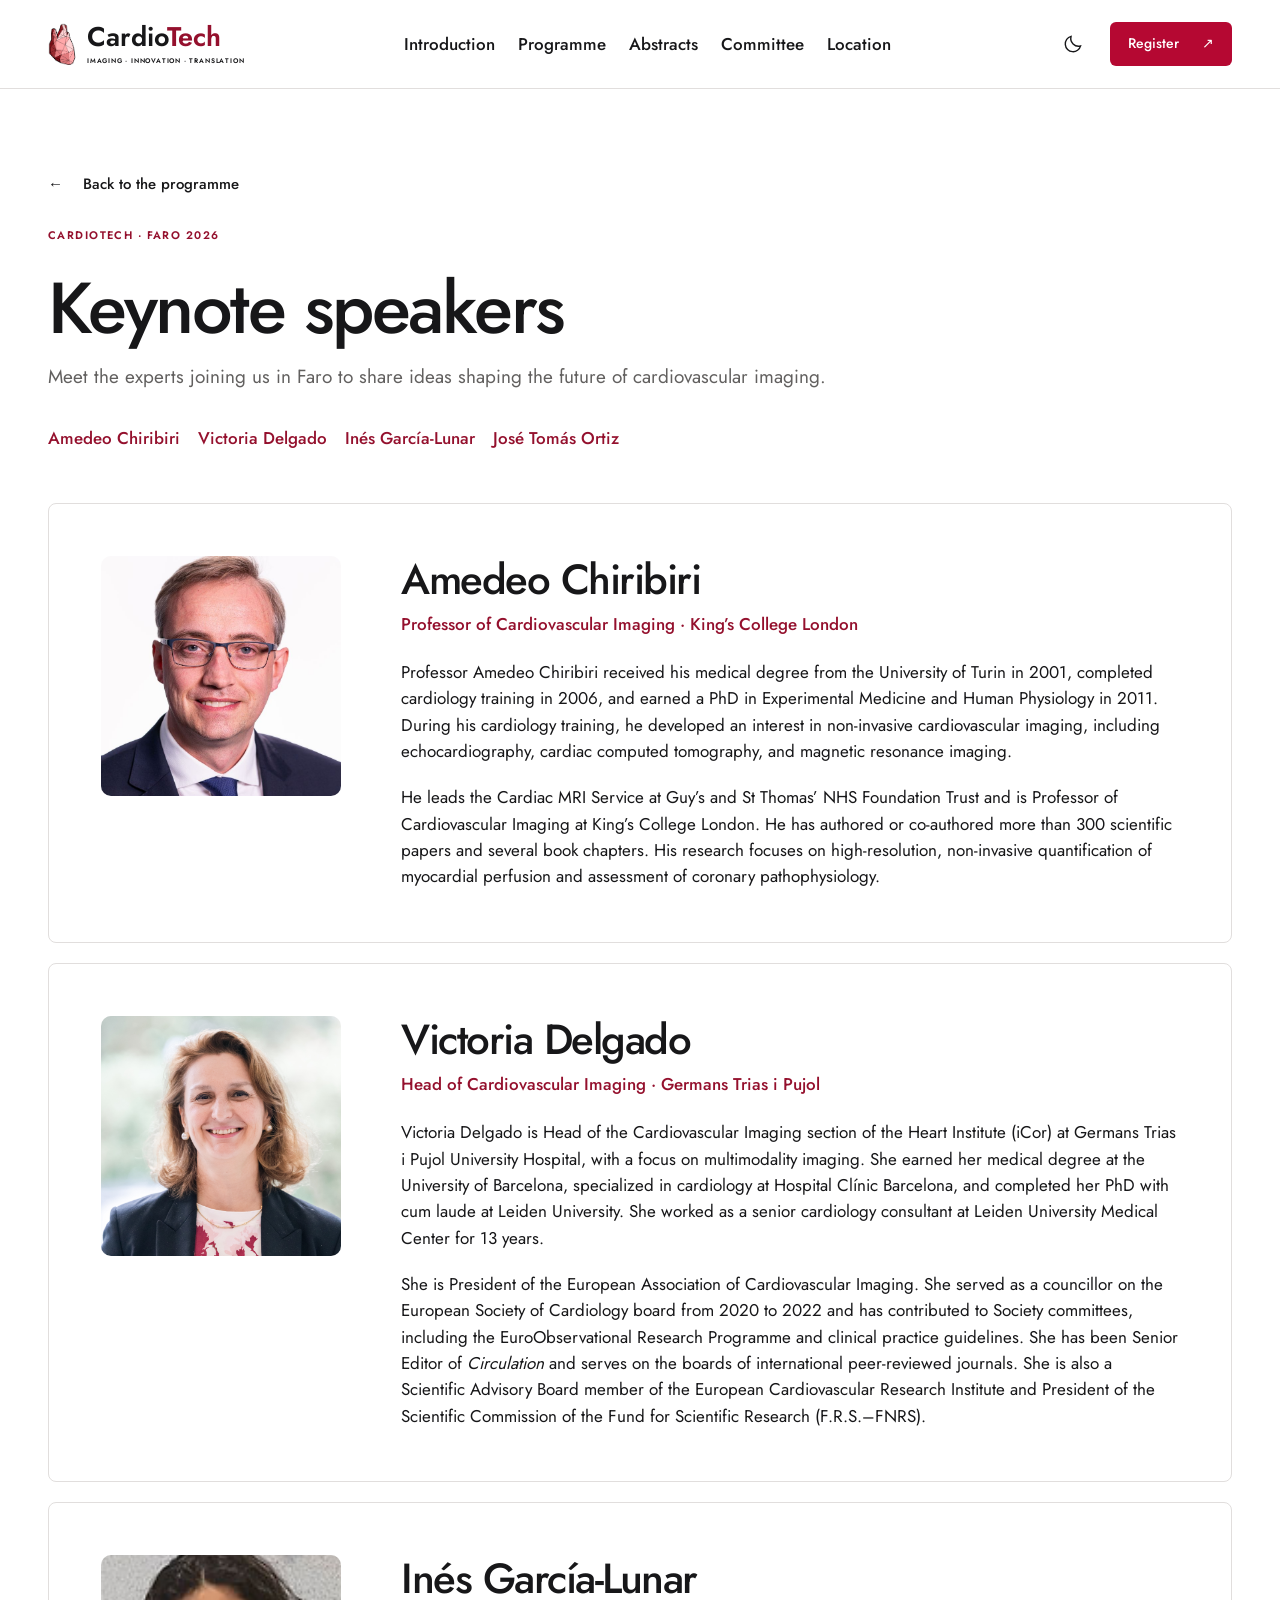
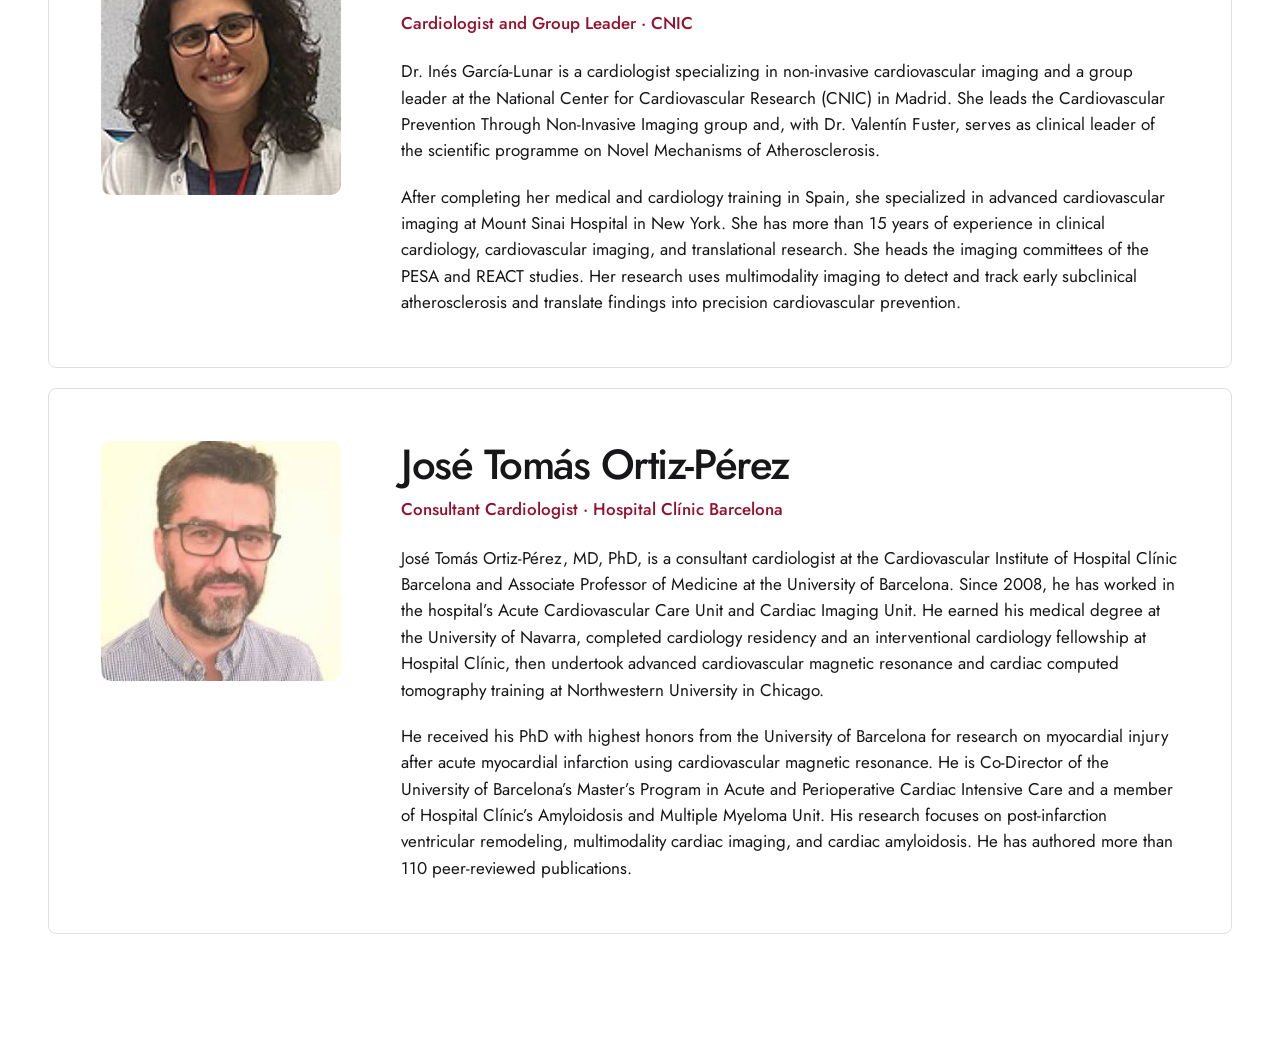
==== speaker-bios.html @ 9b0ae8b5 "add code" ====
<!doctype html>
<html lang="en">
  <head>
    <meta charset="utf-8" />
    <meta content="width=device-width, initial-scale=1" name="viewport" />
    <meta content="#ffffff" name="theme-color" />
    <meta
      content="Meet the keynote speakers of the CardioTech Faro satellite event."
      name="description"
    />
    <title>Keynote speaker biographies — CardioTech</title>
    <link href="cardiotech_logo.png" rel="icon" type="image/png" />
    <link
      as="font"
      crossorigin=""
      href="assets/fonts/jost-400.ttf"
      rel="preload"
      type="font/ttf"
    />
    <link href="styles.css" rel="stylesheet" />
    <link href="poster-theme.css" rel="stylesheet" />
    <script defer="" src="app.js"></script>
  </head>
  <body>
    <a class="skip-link" href="#main">Skip to content</a>
    <header class="site-header">
      <div class="header-inner">
        <a aria-label="CardioTech home" class="brand" href="index.html#home"
          ><img alt="" height="42" src="cardiotech_logo.png" width="30" /><span
            >Cardio<span class="brand-accent">Tech</span
            ><small>IMAGING · INNOVATION · TRANSLATION</small></span
          ></a
        >
        <button
          aria-controls="main-nav"
          aria-expanded="false"
          aria-label="Open navigation"
          class="menu-toggle icon-button"
        >
          <span></span><span></span>
        </button>
        <nav aria-label="Main navigation" id="main-nav">
          <a href="index.html#about">Introduction</a
          ><a href="index.html#programme">Programme</a
          ><a href="index.html#abstracts">Abstracts</a
          ><a href="index.html#committee">Committee</a
          ><a href="index.html#venue">Location</a>
        </nav>
        <div class="header-actions">
          <button
            aria-label="Switch to dark theme"
            class="theme-toggle icon-button"
            title="Switch theme"
          >
            <svg
              aria-hidden="true"
              fill="none"
              stroke="currentColor"
              stroke-width="1.5"
              viewbox="0 0 24 24"
            >
              <path
                d="M20.3 14.1A8.5 8.5 0 0 1 9.9 3.7 8.5 8.5 0 1 0 20.3 14.1Z"
              ></path>
            </svg></button
          ><a class="button button-small" href="index.html#registration"
            >Register <span aria-hidden="true">↗</span></a
          >
        </div>
      </div>
    </header>
    <main class="speaker-bio-page container" id="main">
      <div class="speaker-bio-intro">
        <a class="text-link" href="index.html#programme"
          ><span aria-hidden="true">←</span> Back to the programme</a
        >
        <p class="section-kicker eyebrow">CARDIOTECH · FARO 2026</p>
        <h1>Keynote speakers</h1>
        <p>
          Meet the experts joining us in Faro to share ideas shaping the future
          of cardiovascular imaging.
        </p>
        <nav aria-label="Jump to a keynote speaker" class="speaker-bio-index">
          <a href="#amedeo-chiribiri">Amedeo Chiribiri</a>
          <a href="#victoria-delgado">Victoria Delgado</a>
          <a href="#ines-garcia-lunar">Inés García-Lunar</a>
          <a href="#jose-tomas-ortiz">José Tomás Ortiz</a>
        </nav>
      </div>
      <div class="speaker-bio-list">
        <article
          aria-labelledby="amedeo-chiribiri-heading"
          class="speaker-bio-profile"
          id="amedeo-chiribiri"
        >
          <img
            alt="Amedeo Chiribiri"
            decoding="async"
            height="320"
            src="assets/people/amedeo-chiribiri.jpg"
            width="320"
          />
          <div>
            <h2 id="amedeo-chiribiri-heading">Amedeo Chiribiri</h2>
            <p class="speaker-bio-role">
              Professor of Cardiovascular Imaging · King’s College London
            </p>
            <p>
              Professor Amedeo Chiribiri received his medical degree from the
              University of Turin in 2001, completed cardiology training in
              2006, and earned a PhD in Experimental Medicine and Human
              Physiology in 2011. During his cardiology training, he developed
              an interest in non-invasive cardiovascular imaging, including
              echocardiography, cardiac computed tomography, and magnetic
              resonance imaging.
            </p>
            <p>
              He leads the Cardiac MRI Service at Guy’s and St Thomas’ NHS
              Foundation Trust and is Professor of Cardiovascular Imaging at
              King’s College London. He has authored or co-authored more than
              300 scientific papers and several book chapters. His research
              focuses on high-resolution, non-invasive quantification of
              myocardial perfusion and assessment of coronary pathophysiology.
            </p>
          </div>
        </article>
        <article
          aria-labelledby="victoria-delgado-heading"
          class="speaker-bio-profile"
          id="victoria-delgado"
        >
          <img
            alt="Victoria Delgado"
            decoding="async"
            height="320"
            src="assets/people/victoria-delgado.jpg"
            width="320"
          />
          <div>
            <h2 id="victoria-delgado-heading">Victoria Delgado</h2>
            <p class="speaker-bio-role">
              Head of Cardiovascular Imaging · Germans Trias i Pujol
            </p>
            <p>
              Victoria Delgado is Head of the Cardiovascular Imaging section
              of the Heart Institute (iCor) at Germans Trias i Pujol University
              Hospital, with a focus on multimodality imaging. She earned her
              medical degree at the University of Barcelona, specialized in
              cardiology at Hospital Clínic Barcelona, and completed her PhD
              with cum laude at Leiden University. She worked as a senior
              cardiology consultant at Leiden University Medical Center for 13
              years.
            </p>
            <p>
              She is President of the European Association of Cardiovascular
              Imaging. She served as a councillor on the European Society of
              Cardiology board from 2020 to 2022 and has contributed to
              Society committees, including the EuroObservational Research
              Programme and clinical practice guidelines. She has been Senior
              Editor of <em>Circulation</em> and serves on the boards of
              international peer-reviewed journals. She is also a Scientific
              Advisory Board member of the European Cardiovascular Research
              Institute and President of the Scientific Commission of the Fund
              for Scientific Research (F.R.S.–FNRS).
            </p>
          </div>
        </article>
        <article
          aria-labelledby="ines-garcia-lunar-heading"
          class="speaker-bio-profile"
          id="ines-garcia-lunar"
        >
          <img
            alt="Inés García-Lunar"
            decoding="async"
            height="320"
            src="assets/people/ines-garcia-lunar.jpg"
            width="320"
          />
          <div>
            <h2 id="ines-garcia-lunar-heading">Inés García-Lunar</h2>
            <p class="speaker-bio-role">
              Cardiologist and Group Leader · CNIC
            </p>
            <p>
              Dr. Inés García-Lunar is a cardiologist specializing in
              non-invasive cardiovascular imaging and a group leader at the
              National Center for Cardiovascular Research (CNIC) in Madrid. She
              leads the Cardiovascular Prevention Through Non-Invasive Imaging
              group and, with Dr. Valentín Fuster, serves as clinical leader of
              the scientific programme on Novel Mechanisms of Atherosclerosis.
            </p>
            <p>
              After completing her medical and cardiology training in Spain,
              she specialized in advanced cardiovascular imaging at Mount
              Sinai Hospital in New York. She has more than 15 years of
              experience in clinical cardiology, cardiovascular imaging, and
              translational research. She heads the imaging committees of the
              PESA and REACT studies. Her research uses multimodality imaging
              to detect and track early subclinical atherosclerosis and
              translate findings into precision cardiovascular prevention.
            </p>
          </div>
        </article>
        <article
          aria-labelledby="jose-tomas-ortiz-heading"
          class="speaker-bio-profile"
          id="jose-tomas-ortiz"
        >
          <img
            alt="José Tomás Ortiz-Pérez"
            decoding="async"
            height="320"
            src="assets/people/jose-tomas-ortiz.jpg"
            width="320"
          />
          <div>
            <h2 id="jose-tomas-ortiz-heading">José Tomás Ortiz-Pérez</h2>
            <p class="speaker-bio-role">
              Consultant Cardiologist · Hospital Clínic Barcelona
            </p>
            <p>
              José Tomás Ortiz-Pérez, MD, PhD, is a consultant cardiologist at
              the Cardiovascular Institute of Hospital Clínic Barcelona and
              Associate Professor of Medicine at the University of Barcelona.
              Since 2008, he has worked in the hospital’s Acute Cardiovascular
              Care Unit and Cardiac Imaging Unit. He earned his medical degree
              at the University of Navarra, completed cardiology residency and
              an interventional cardiology fellowship at Hospital Clínic, then
              undertook advanced cardiovascular magnetic resonance and cardiac
              computed tomography training at Northwestern University in
              Chicago.
            </p>
            <p>
              He received his PhD with highest honors from the University of
              Barcelona for research on myocardial injury after acute
              myocardial infarction using cardiovascular magnetic resonance.
              He is Co-Director of the University of Barcelona’s Master’s
              Program in Acute and Perioperative Cardiac Intensive Care and a
              member of Hospital Clínic’s Amyloidosis and Multiple Myeloma
              Unit. His research focuses on post-infarction ventricular
              remodeling, multimodality cardiac imaging, and cardiac
              amyloidosis. He has authored more than 110 peer-reviewed
              publications.
            </p>
          </div>
        </article>
      </div>
    </main>
  </body>
</html>
---- styles.css ----
@font-face {
  font-family: Jost;
  src: url("assets/fonts/jost-400.ttf") format("truetype");
  font-weight: 400;
  font-display: swap;
}
@font-face {
  font-family: Jost;
  src: url("assets/fonts/jost-500.ttf") format("truetype");
  font-weight: 500;
  font-display: swap;
}
@font-face {
  font-family: Jost;
  src: url("assets/fonts/jost-600.ttf") format("truetype");
  font-weight: 600;
  font-display: swap;
}
@font-face {
  font-family: Jost;
  src: url("assets/fonts/jost-700.ttf") format("truetype");
  font-weight: 700;
  font-display: swap;
}
:root {
  --primary: #b50832;
  --secondary: #d7193f;
  --accent: #94102d;
  --accent-soft: #f9edef;
  --surface: #fff;
  --background: #faf9f7;
  --subtle: #f1f0ee;
  --text: #18181d;
  --muted: #62616a;
  --line: #dedce0;
  --dark: #17171b;
  --radius: 16px;
  --space: 24px;
  color-scheme: light;
}
:root[data-theme="dark"] {
  --surface: #222226;
  --background: #19191d;
  --subtle: #26262c;
  --text: #f4f2f6;
  --muted: #b5b1bd;
  --line: #414047;
  --accent: #ffb3bf;
  --accent-soft: #48232b;
  color-scheme: dark;
}
* {
  box-sizing: border-box;
}
html {
  scroll-behavior: smooth;
  scroll-padding-top: 110px;
}
body {
  margin: 0;
  background: var(--background);
  color: var(--text);
  font-family: Jost, Arial, sans-serif;
  font-size: 17px;
  line-height: 1.55;
  -webkit-font-smoothing: antialiased;
}
button,
a,
input {
  -webkit-tap-highlight-color: transparent;
}
button,
a {
  touch-action: manipulation;
}
button {
  font: inherit;
  cursor: pointer;
}
a {
  color: inherit;
  text-decoration: none;
}
p {
  margin: 0 0 20px;
}
h1,
h2,
h3,
h4 {
  line-height: 1.12;
  margin: 0;
  font-weight: 500;
  letter-spacing: -0.035em;
}
h2 {
  font-size: clamp(36px, 4vw, 52px);
}
h3 {
  font-size: 27px;
}
h4 {
  font-size: 22px;
}
button,
iframe {
  border: 0;
}
img {
  display: block;
  max-width: 100%;
  height: auto;
}
button:focus-visible,
a:focus-visible,
summary:focus-visible,
[tabindex]:focus-visible {
  outline: 3px solid var(--primary);
  outline-offset: 6px;
}
::selection {
  background: #f5c9d2;
  color: #18181d;
}
[hidden] {
  display: none !important;
}
.container {
  width: min(1200px, calc(100% - 96px));
  margin-inline: auto;
}
.section {
  padding-block: 104px;
}
.eyebrow {
  font-size: 11px;
  font-weight: 600;
  letter-spacing: 0.13em;
  line-height: 1.6;
}
.section-kicker {
  color: var(--accent);
  margin-bottom: 23px;
}
.skip-link {
  position: fixed;
  top: 8px;
  left: 8px;
  z-index: 100;
  background: var(--surface);
  padding: 12px 24px;
  transform: translateY(-150%);
}
.skip-link:focus {
  transform: translateY(0);
}
.site-header {
  position: sticky;
  top: 0;
  background: var(--surface);
  z-index: 30;
  border-bottom: 1px solid var(--line);
}
.header-inner {
  max-width: 1440px;
  min-height: 88px;
  margin: auto;
  padding: 12px 48px;
  display: flex;
  align-items: center;
  justify-content: space-between;
  gap: 25px;
}
.brand {
  min-height: 44px;
  display: flex;
  align-items: center;
  gap: 10px;
  font-size: 27px;
  font-weight: 600;
  line-height: 1;
}
.brand img {
  width: 29px;
  height: 42px;
  object-fit: contain;
}
.brand-accent {
  color: var(--accent);
}
.brand small {
  display: block;
  font-size: 6.7px;
  letter-spacing: 0.12em;
  margin-top: 8px;
}
.site-header nav {
  display: flex;
  gap: 25px;
}
.site-header nav a {
  font-size: 14px;
  min-height: 44px;
  display: flex;
  align-items: center;
  position: relative;
}
.site-header nav a:hover,
.site-header nav a[aria-current] {
  color: var(--accent);
}
.site-header nav a[aria-current]:after {
  content: "";
  position: absolute;
  bottom: 0;
  left: 0;
  right: 0;
  height: 2px;
  background: var(--accent);
}
.header-actions {
  display: flex;
  gap: 15px;
  align-items: center;
}
.icon-button {
  width: 44px;
  height: 44px;
  display: grid;
  place-content: center;
  color: var(--text);
  background: transparent;
  border-radius: 50%;
}
.icon-button:hover {
  background: var(--subtle);
}
.icon-button svg {
  width: 22px;
  height: 22px;
}
.menu-toggle {
  display: none;
}
.button {
  display: inline-flex;
  align-items: center;
  justify-content: space-between;
  gap: 28px;
  min-height: 52px;
  padding: 14px 23px;
  border-radius: 6px;
  background: var(--primary);
  color: #fff;
  font-size: 15px;
  font-weight: 500;
  line-height: 1.4;
  border: 1px solid transparent;
  transition:
    background 0.2s,
    transform 0.2s;
}
.button:hover {
  background: #900625;
  transform: translateY(-2px);
}
.button:active {
  transform: translateY(0);
}
.button-small {
  min-height: 44px;
  padding: 10px 17px;
  font-size: 14px;
  gap: 23px;
}
.button-outline {
  background: transparent;
  border-color: #67656e;
}
.button-outline:hover {
  background: #34323a;
}
.button-secondary {
  background: var(--surface);
  border-color: var(--line);
  color: var(--text);
}
.button-secondary:hover {
  background: var(--accent-soft);
}
.button-white {
  background: #fff;
  color: #29212b;
}
.button-white:hover {
  background: #f7e5e8;
}
.button-group {
  display: flex;
  gap: 14px;
  flex-wrap: wrap;
}
.text-link {
  display: inline-flex;
  min-height: 44px;
  align-items: center;
  gap: 20px;
  font-size: 15px;
  font-weight: 500;
}
.text-link:hover {
  text-decoration: underline;
  text-underline-offset: 5px;
}
.file-label {
  font-size: 10px;
  letter-spacing: 0.08em;
}
.source-link {
  color: var(--muted);
  margin-top: 18px;
  font-size: 13px;
}
.hero {
  background: var(--dark);
  color: #fff;
  overflow: hidden;
}
.hero-grid {
  display: grid;
  grid-template-columns: 1.3fr 1fr;
  align-items: center;
  min-height: 642px;
  padding-block: 67px 64px;
  position: relative;
}
.hero-copy {
  z-index: 1;
}
.hero .eyebrow {
  color: #cbc6d0;
}
.status-dot {
  display: inline-block;
  width: 7px;
  height: 7px;
  border-radius: 50%;
  background: #f04c66;
  margin-right: 9px;
}
.hero h1 {
  font-size: clamp(56px, 6.3vw, 88px);
  line-height: 1.03;
  letter-spacing: -0.055em;
  font-weight: 500;
  margin: 25px 0;
}
.hero h1 > span {
  color: #ffb3bf;
}
.hero-subtitle {
  font-size: 24px;
  line-height: 1.35;
  margin-bottom: 19px;
  color: #f5f2f7;
  letter-spacing: -0.02em;
}
.hero-description {
  max-width: 420px;
  font-size: 16px;
  color: #b9b5c0;
  margin-bottom: 30px;
  line-height: 1.6;
}
.hero-art {
  position: relative;
  height: 500px;
  display: grid;
  place-items: center;
}
.hero-art img {
  height: 438px;
  width: auto;
  position: relative;
  transform: rotate(8deg);
  z-index: 1;
  filter: drop-shadow(0 20px 30px #0005);
}
.orbit {
  position: absolute;
  border: 1px solid #ffffff13;
  border-radius: 50%;
  width: 420px;
  height: 420px;
}
.orbit-two {
  width: 510px;
  height: 510px;
  border-style: dashed;
}
.hero-art:after {
  content: "";
  position: absolute;
  inset: 10%;
  background: radial-gradient(ellipse, #83132b22, transparent 65%);
}
.art-label {
  position: absolute;
  font-size: 9px;
  letter-spacing: 0.18em;
  color: #aaa5b2;
  z-index: 2;
}
.art-label-top {
  top: 18px;
  right: 10px;
}
.art-label-bottom {
  bottom: 20px;
  left: 32px;
}
.art-label-bottom span {
  color: #f68ca0;
  font-size: 20px;
  padding-left: 24px;
}
.art-cross {
  position: absolute;
  color: #7c7583;
  font-size: 23px;
  font-weight: 400;
}
.cross-one {
  left: 0;
  top: 65px;
}
.cross-two {
  right: 0;
  bottom: 68px;
}
.event-strip {
  display: grid;
  grid-template-columns: 1fr 1fr;
  border-top: 1px solid #ffffff26;
  padding: 28px 0 34px;
  gap: 32px;
}
.event-strip-item {
  display: flex;
  align-items: center;
  gap: 20px;
}
.event-strip-item:first-child {
  border-right: 1px solid #ffffff26;
  padding-right: 36px;
}
.event-strip-item > div {
  display: flex;
  flex-direction: column;
}
.event-number {
  font-size: 12px;
  color: #e1aab6;
  align-self: flex-start;
  margin-top: 4px;
}
.event-strip-item .eyebrow {
  font-size: 9px;
  color: #bcb6c4;
}
.event-strip-item strong {
  font-size: 23px;
  font-weight: 500;
  margin: 4px 0;
}
.event-strip-item div > span:last-child {
  font-size: 13px;
  color: #bdb7c5;
}
.event-arrow {
  margin-left: auto;
  font-size: 27px;
  color: #ffc0c9;
}
.event-strip-item:hover strong {
  color: #ffb3bf;
}
.section-heading {
  display: flex;
  justify-content: space-between;
  align-items: flex-end;
  gap: 50px;
  margin-bottom: 45px;
}
.intro-copy {
  max-width: 430px;
  color: var(--muted);
  font-size: 17px;
}
.intro-copy p {
  margin-bottom: 12px;
}
.intro-copy .text-link {
  color: var(--text);
}
.about-grid {
  display: grid;
  grid-template-columns: 1.15fr 1.1fr 1fr;
  gap: 20px;
}
.feature-card {
  border: 1px solid var(--line);
  padding: 30px;
  border-radius: var(--radius);
  background: var(--surface);
  position: relative;
  overflow: hidden;
}
.card-index {
  font-size: 10px;
  letter-spacing: 0.13em;
  font-weight: 600;
  display: block;
  margin-bottom: 40px;
  color: var(--muted);
}
.feature-card h3 {
  font-size: 29px;
  margin-bottom: 22px;
}
.feature-card p {
  font-size: 15px;
  line-height: 1.65;
  color: var(--muted);
}
.feature-primary {
  background: var(--accent-soft);
  border-color: transparent;
}
.feature-primary .card-index {
  color: var(--accent);
}
.feature-primary .text-link {
  position: relative;
  z-index: 1;
  font-size: 14px;
}
.feature-decoration {
  font-size: 150px;
  position: absolute;
  right: -15px;
  bottom: -45px;
  color: var(--accent);
  opacity: 0.07;
}
.mini-date {
  font-size: 13px;
  font-weight: 600;
  margin-top: 26px;
}
.mini-date span {
  display: block;
  font-size: 12px;
  font-weight: 400;
  color: var(--muted);
  margin-top: 7px;
}
.focus-card ul {
  list-style: none;
  padding: 0;
  margin: 0 0 33px;
}
.focus-card li {
  display: flex;
  justify-content: space-between;
  padding: 12px 0;
  border-bottom: 1px solid var(--line);
  font-size: 16px;
}
.focus-card li:first-child {
  padding-top: 0;
}
.focus-card li span {
  color: var(--muted);
  font-size: 10px;
  align-self: center;
}
.focus-card p {
  margin: 0;
  font-size: 13px;
}
.programme-section {
  background: var(--subtle);
}
.section-side {
  max-width: 350px;
}
.section-side p {
  font-size: 15px;
  color: var(--muted);
}
.schedule {
  border-radius: var(--radius);
  overflow: hidden;
  border: 1px solid var(--line);
  background: var(--surface);
}
.day-tabs {
  display: grid;
  grid-template-columns: repeat(3, 1fr);
  border-bottom: 1px solid var(--line);
}
.day-tabs button {
  position: relative;
  text-align: left;
  background: transparent;
  color: var(--muted);
  padding: 24px 28px;
  border-right: 1px solid var(--line);
  border-bottom: 3px solid transparent;
}
.day-tabs button:last-child {
  border-right: 0;
}
.day-tabs button[aria-selected="true"] {
  background: var(--accent-soft);
  color: var(--text);
  border-bottom-color: var(--primary);
}
.day-tabs button:hover {
  background: var(--subtle);
}
.day-tabs button:focus-visible {
  outline-offset: -6px;
}
.day-tabs button > span:first-child {
  display: block;
  font-size: 10px;
  letter-spacing: 0.13em;
  margin-bottom: 7px;
}
.day-tabs strong {
  font-size: 21px;
  font-weight: 500;
}
.tab-arrow {
  position: absolute;
  right: 25px;
  top: 40px;
  font-size: 22px;
}
.day-panel {
  padding: 8px 32px;
}
.session {
  display: grid;
  grid-template-columns: 175px 1fr;
  align-items: center;
  gap: 18px;
  padding: 25px 0;
  border-bottom: 1px solid var(--line);
}
.session:last-child {
  border: 0;
}
.session time {
  font-size: 15px;
  color: var(--muted);
  font-variant-numeric: tabular-nums;
}
.session h3 {
  font-size: 24px;
  margin-top: 8px;
}
.session-tag {
  background: var(--accent-soft);
  color: var(--accent);
  padding: 3px 8px;
  font-size: 9px;
  letter-spacing: 0.1em;
  font-weight: 600;
  border-radius: 3px;
}
.neutral-tag {
  color: var(--muted);
  background: var(--subtle);
}
.session-marker {
  font-size: 20px;
  color: var(--muted);
}
.schedule-note {
  font-size: 12px;
  color: var(--muted);
  margin: 16px 0 58px;
}
.speakers-heading {
  display: flex;
  justify-content: space-between;
  align-items: center;
  gap: 24px;
  margin-bottom: 25px;
}
.speakers-heading h3 {
  font-size: 27px;
}
.speakers-heading > .eyebrow {
  color: var(--muted);
  font-size: 9px;
}
.keynote-grid {
  display: grid;
  grid-template-columns: repeat(4, 1fr);
  gap: 16px;
  margin-bottom: 30px;
}
.speaker-card {
  border: 1px solid var(--line);
  background: var(--surface);
  padding: 26px 22px;
  border-radius: 12px;
  display: flex;
  flex-direction: column;
  align-items: flex-start;
}
.speaker-initials {
  width: 55px;
  height: 55px;
  border-radius: 50%;
  background: var(--accent-soft);
  color: var(--accent);
  font-size: 20px;
  display: grid;
  place-items: center;
  margin-bottom: 25px;
}
.speaker-card h4 {
  font-size: 21px;
}
.speaker-card p {
  font-size: 13px;
  color: var(--muted);
  margin: 9px 0 26px;
  line-height: 1.45;
}
.speaker-location {
  font-size: 8px;
  letter-spacing: 0.12em;
  color: var(--muted);
  margin-top: auto;
}
.speaker-details {
  border-bottom: 1px solid var(--line);
}
.speaker-details summary {
  list-style: none;
  display: flex;
  justify-content: space-between;
  align-items: center;
  cursor: pointer;
  gap: 20px;
  padding: 21px 0;
  font-size: 18px;
  min-height: 60px;
}
.speaker-details summary::-webkit-details-marker {
  display: none;
}
.speaker-details summary > span {
  font-size: 12px;
  color: var(--muted);
  display: flex;
  gap: 24px;
  align-items: center;
}
.speaker-details summary > span > span {
  font-size: 24px;
}
.speaker-details[open] summary > span > span {
  transform: rotate(45deg);
}
.people-list {
  list-style: none;
  padding: 0 0 15px;
  margin: 0;
  display: grid;
  grid-template-columns: repeat(3, 1fr);
  gap: 26px;
}
.people-list li {
  font-size: 15px;
}
.people-list strong {
  font-weight: 500;
}
.people-list span {
  display: block;
  color: var(--muted);
  font-size: 12px;
  margin-top: 4px;
}
.committee-grid {
  display: grid;
  grid-template-columns: repeat(3, 1fr);
  gap: 0 35px;
}
.committee-grid article {
  padding: 28px 0 32px;
  border-top: 1px solid var(--line);
}
.committee-grid article > span {
  font-size: 10px;
  color: var(--accent);
  display: block;
  margin-bottom: 25px;
}
.committee-grid h3 {
  font-size: 25px;
}
.committee-grid p {
  font-size: 14px;
  margin: 10px 0 0;
  color: var(--muted);
}
.admin-support {
  border-top: 1px solid var(--line);
  padding-top: 24px;
  font-size: 15px;
  display: flex;
  align-items: center;
  gap: 22px;
  margin: 4px 0 0;
}
.admin-support span:first-child {
  font-size: 9px;
  letter-spacing: 0.1em;
}
.admin-support span {
  color: var(--muted);
  font-size: 13px;
}
.abstract-section {
  background: #431623;
  color: #fff;
  position: relative;
}
.abstract-grid {
  display: grid;
  grid-template-columns: 1fr 1fr;
  gap: 100px;
}
.abstract-grid > .eyebrow,
.abstract-grid > div > .eyebrow {
  color: #ffb3bf;
  margin-bottom: 25px;
}
.abstract-grid h2 {
  font-size: clamp(38px, 4.2vw, 56px);
  margin-bottom: 25px;
}
.abstract-grid > div > p:not(.eyebrow) {
  color: #c6bdcd;
  font-size: 16px;
  max-width: 460px;
}
.abstract-types {
  display: flex;
  gap: 10px;
  margin: 28px 0;
}
.abstract-types span {
  font-size: 12px;
  padding: 6px 12px;
  border: 1px solid #6a546f;
  border-radius: 30px;
  color: #e7dce9;
}
.abstract-grid .small-copy {
  font-size: 12px !important;
  margin: 18px 0 0;
}
.abstract-grid .text-link {
  font-size: 13px;
  color: #ffc0c9;
}
.deadlines article {
  border: 1px solid #ffffff29;
  border-radius: 12px;
  padding: 29px;
  background: #ffffff04;
}
.deadlines article + article {
  margin-top: 20px;
}
.deadline-heading {
  display: flex;
  justify-content: space-between;
  gap: 10px;
  color: #ffc0c9;
  margin-bottom: 20px;
}
.deadline-heading .eyebrow {
  font-size: 9px;
}
.deadline-heading > span:last-child {
  font-size: 12px;
}
.deadlines h3 {
  font-size: 26px;
  margin-bottom: 15px;
}
dl {
  margin: 0;
}
dl > div {
  display: flex;
  justify-content: space-between;
  gap: 20px;
  padding: 12px 0;
  border-bottom: 1px solid var(--line);
  font-size: 14px;
}
dl > div:last-child {
  border: 0;
}
dd {
  margin: 0;
  text-align: right;
  font-weight: 500;
}
dt {
  color: var(--muted);
}
.deadlines dl > div {
  border-color: #ffffff1c;
}
.deadlines dt {
  color: #beb4c6;
}
.deadlines dd {
  white-space: nowrap;
}
.registration-grid {
  display: grid;
  grid-template-columns: 1fr 1fr;
  gap: 24px;
}
.registration-card {
  padding: 34px;
  border: 1px solid var(--line);
  border-radius: var(--radius);
  background: var(--surface);
  display: flex;
  flex-direction: column;
}
.registration-top {
  display: flex;
  align-items: center;
  justify-content: space-between;
  gap: 12px;
  margin-bottom: 34px;
}
.registration-top .eyebrow {
  font-size: 10px;
}
.pill {
  font-size: 8px;
  letter-spacing: 0.07em;
  background: var(--accent-soft);
  color: var(--accent);
  padding: 6px 9px;
  border-radius: 30px;
}
.registration-card h3 {
  font-size: 30px;
}
.price {
  font-size: 54px;
  letter-spacing: -0.04em;
  margin: 28px 0 24px;
  line-height: 1;
}
.price span {
  font-size: 13px;
  color: var(--muted);
  margin-top: 10px;
  display: block;
  letter-spacing: 0;
}
.registration-card p {
  font-size: 15px;
  color: var(--muted);
}
.registration-card p strong {
  font-weight: 500;
  color: var(--text);
}
.small-copy {
  font-size: 12px !important;
}
.registration-card .button {
  align-self: flex-start;
  margin-top: auto;
}
.price-soon {
  font-size: 38px;
  margin-top: 37px;
}
.madrid-registration {
  background: transparent;
}
.madrid-registration dl {
  margin-bottom: 22px;
}
.madrid-registration dl > div {
  font-size: 13px;
}
.cancellation {
  margin-top: 25px;
}
.cancellation p {
  color: var(--muted);
  font-size: 14px;
  max-width: 900px;
}
.cancellation summary {
  font-size: 15px;
}
.venue-section {
  background: var(--subtle);
}
.venue-grid {
  display: grid;
  grid-template-columns: 1fr 1.3fr;
  gap: 50px;
}
.venue-grid h2 {
  margin-bottom: 36px;
}
.venue-grid h3 {
  font-size: 25px;
  margin: 16px 0 10px;
}
.venue-grid p {
  font-size: 15px;
  color: var(--muted);
}
.venue-pin {
  display: grid;
  place-items: center;
  width: 40px;
  height: 40px;
  background: var(--accent-soft);
  border-radius: 50%;
  font-size: 22px;
  color: var(--accent);
}
address {
  font-style: normal;
  font-size: 15px;
  color: var(--muted);
  margin: 0 0 14px;
}
.venue-grid .source-link {
  display: flex;
  margin: 0;
  font-size: 12px;
}
.venue-grid iframe {
  width: 100%;
  height: 420px;
  border-radius: 16px;
  background: var(--line);
}
.partners {
  display: grid;
  grid-template-columns: 1fr 2fr 1fr;
  gap: 40px;
  padding-block: 45px;
}
.partners .eyebrow {
  font-size: 8px;
  color: var(--muted);
  display: block;
  margin-bottom: 15px;
}
.partners strong {
  font-size: 27px;
  font-weight: 600;
  line-height: 1.1;
}
.partners strong small {
  font-size: 14px;
  font-weight: 400;
}
.partners p {
  font-size: 14px;
  margin: 0;
}
.partners i {
  font-style: normal;
  padding: 0 7px;
  color: var(--muted);
}
.satellite-partner {
  grid-column: 1/-1;
  border-top: 1px solid var(--line);
  padding-top: 20px;
  display: flex;
  align-items: center;
  gap: 30px;
}
.satellite-partner .eyebrow {
  margin: 0;
}
.satellite-partner p {
  font-size: 12px;
}
.site-footer {
  background: #232323;
  color: #fff;
}
.footer-banner {
  width: 660px;
  margin: auto;
}
.footer-bottom {
  border-top: 1px solid #ffffff28;
  display: flex;
  justify-content: space-between;
  gap: 25px;
  align-items: center;
  padding: 24px 0;
  font-size: 11px;
  color: #c1bcc4;
}
.footer-bottom p {
  margin: 0;
}
.footer-bottom a {
  min-height: 44px;
  display: flex;
  align-items: center;
}
.footer-bottom a:hover {
  color: #fff;
}
@media (min-width: 1500px) {
  .hero-grid {
    min-height: 690px;
  }
  .hero-art {
    height: 540px;
  }
  .hero-art img {
    height: 470px;
  }
}
@media (max-width: 1100px) {
  .header-inner {
    padding-inline: 25px;
    gap: 16px;
  }
  .site-header nav {
    gap: 16px;
  }
  .brand {
    font-size: 23px;
  }
  .brand small {
    font-size: 5.2px;
  }
  .header-actions {
    gap: 5px;
  }
  .container {
    width: calc(100% - 64px);
  }
  .hero h1 {
    font-size: 70px;
  }
  .hero-art img {
    height: 390px;
  }
  .orbit {
    width: 340px;
    height: 340px;
  }
  .orbit-two {
    width: 420px;
    height: 420px;
  }
  .art-label-top {
    right: 0;
  }
  .feature-card {
    padding: 24px;
  }
  .feature-card h3 {
    font-size: 26px;
  }
  .abstract-grid {
    gap: 50px;
  }
  .day-tabs strong {
    font-size: 19px;
  }
  .tab-arrow {
    display: none;
  }
  .registration-card {
    padding: 28px;
  }
  .registration-top {
    flex-wrap: wrap;
  }
  .section-heading {
    gap: 35px;
  }
}
@media (max-width: 900px) {
  .menu-toggle {
    display: flex;
    flex-direction: column;
    justify-content: center;
    align-items: center;
    gap: 6px;
    margin-left: auto;
  }
  .menu-toggle span {
    width: 20px;
    height: 1.5px;
    background: var(--text);
  }
  .site-header nav {
    display: none;
    position: absolute;
    top: 100%;
    left: 0;
    right: 0;
    background: var(--surface);
    padding: 18px 32px;
    border-bottom: 1px solid var(--line);
  }
  .site-header nav.is-open {
    display: flex;
    flex-direction: column;
    gap: 0;
  }
  .site-header nav a {
    min-height: 48px;
  }
  .hero-grid {
    min-height: 610px;
    grid-template-columns: 1.2fr 0.8fr;
  }
  .hero h1 {
    font-size: 60px;
  }
  .hero-art img {
    height: 335px;
  }
  .hero-art {
    height: 400px;
  }
  .orbit {
    width: 290px;
    height: 290px;
  }
  .orbit-two {
    width: 355px;
    height: 355px;
  }
  .hero-description {
    font-size: 15px;
  }
  .hero .button {
    font-size: 13px;
    padding: 12px 17px;
    gap: 18px;
  }
  .hero-subtitle {
    font-size: 22px;
  }
  .about-grid {
    grid-template-columns: 1fr 1fr;
  }
  .focus-card {
    grid-column: 1/-1;
    display: grid;
    grid-template-columns: 1fr 1.5fr;
    gap: 12px 35px;
  }
  .focus-card .card-index {
    margin: 0;
  }
  .focus-card ul {
    grid-column: 2;
    grid-row: 1/3;
    margin: 0;
  }
  .focus-card p {
    align-self: end;
  }
  .keynote-grid {
    grid-template-columns: repeat(2, 1fr);
  }
  .section-heading {
    align-items: flex-start;
  }
  .intro-copy {
    max-width: 340px;
  }
  .abstract-grid {
    gap: 35px;
  }
  .deadlines article {
    padding: 22px;
  }
  .deadlines dl > div {
    font-size: 12px;
  }
  .registration-card h3 {
    font-size: 27px;
  }
  .venue-grid {
    grid-template-columns: 1fr 1.2fr;
    gap: 25px;
  }
  .partners {
    gap: 25px;
  }
  .partners strong {
    font-size: 22px;
  }
  .partners strong small {
    display: block;
  }
  .event-strip-item strong {
    font-size: 20px;
  }
  .event-strip-item .eyebrow {
    font-size: 8px;
  }
  .event-strip-item {
    gap: 13px;
  }
}
@media (max-width: 650px) {
  html {
    scroll-padding-top: 88px;
  }
  .container {
    width: calc(100% - 40px);
  }
  .section {
    padding-block: 66px;
  }
  .header-inner {
    min-height: 74px;
    padding: 10px 20px;
    gap: 7px;
  }
  .brand {
    font-size: 21px;
    gap: 6px;
  }
  .brand img {
    width: 24px;
    height: 36px;
  }
  .brand small {
    font-size: 5.2px;
  }
  .header-actions {
    gap: 0;
  }
  .button-small {
    font-size: 12px;
    padding: 10px;
    gap: 8px;
  }
  .theme-toggle {
    width: 44px;
  }
  .menu-toggle {
    width: 44px;
  }
  .hero-grid {
    grid-template-columns: 1fr;
    padding-top: 45px;
    padding-bottom: 25px;
    min-height: 0;
  }
  .hero .eyebrow {
    font-size: 8px;
  }
  .hero h1 {
    font-size: clamp(47px, 10vw, 66px);
    margin-top: 24px;
  }
  .hero-subtitle {
    font-size: 22px;
  }
  .hero-description {
    max-width: 340px;
    font-size: 15px;
  }
  .hero-art {
    height: 300px;
    margin-top: 20px;
    width: 100%;
  }
  .hero-art img {
    height: 275px;
  }
  .orbit {
    width: 255px;
    height: 255px;
  }
  .orbit-two {
    width: 300px;
    height: 300px;
  }
  .art-label-top {
    right: 15px;
    top: 12px;
    font-size: 8px;
  }
  .art-label-bottom {
    left: 5px;
    bottom: 17px;
    font-size: 8px;
  }
  .cross-one {
    left: 20px;
    top: 80px;
  }
  .cross-two {
    right: 5px;
    bottom: 65px;
  }
  .event-strip {
    grid-template-columns: 1fr;
    gap: 22px;
    padding-block: 24px 30px;
  }
  .event-strip-item:first-child {
    border-right: 0;
    border-bottom: 1px solid #ffffff26;
    padding-right: 0;
    padding-bottom: 22px;
  }
  .event-strip-item strong {
    font-size: 22px;
  }
  .event-strip-item .eyebrow {
    font-size: 8px;
  }
  .section-heading {
    display: block;
    margin-bottom: 32px;
  }
  .section-heading h2 {
    font-size: 38px;
  }
  .section-heading > .text-link {
    margin-top: 18px;
  }
  .section-heading > .intro-copy,
  .section-heading > .section-side,
  .section-heading > p {
    margin-top: 26px;
    max-width: none;
  }
  .section-heading > p {
    font-size: 15px;
    color: var(--muted);
  }
  .intro-copy {
    font-size: 16px;
  }
  .section-kicker {
    font-size: 9px;
    margin-bottom: 17px;
  }
  .about-grid {
    grid-template-columns: 1fr;
    gap: 16px;
  }
  .feature-card {
    padding: 27px;
  }
  .feature-card .card-index {
    margin-bottom: 26px;
  }
  .feature-card h3 {
    font-size: 30px;
  }
  .focus-card {
    display: block;
    grid-column: auto;
  }
  .focus-card ul {
    margin: 24px 0;
  }
  .day-tabs button {
    padding: 17px 10px;
  }
  .day-tabs button > span:first-child {
    font-size: 8px;
  }
  .day-tabs strong {
    font-size: 14px;
    line-height: 1.4;
    display: block;
    max-width: 100px;
  }
  .day-panel {
    padding: 3px 18px;
  }
  .session {
    grid-template-columns: 94px 1fr;
    gap: 12px;
    padding: 22px 0;
  }
  .session time {
    font-size: 12px;
  }
  .session h3 {
    font-size: 20px;
    line-height: 1.2;
  }
  .session-marker {
    display: none;
  }
  .session-tag {
    font-size: 8px;
  }
  .schedule-note {
    font-size: 11px;
    margin-bottom: 40px;
  }
  .speakers-heading {
    display: block;
  }
  .speakers-heading > .eyebrow {
    display: block;
    margin-top: 14px;
    font-size: 8px;
  }
  .speakers-heading h3 {
    font-size: 25px;
  }
  .keynote-grid {
    gap: 12px;
  }
  .speaker-card {
    padding: 20px 15px;
  }
  .speaker-card h4 {
    font-size: 20px;
  }
  .speaker-card p {
    font-size: 12px;
  }
  .speaker-initials {
    width: 45px;
    height: 45px;
    font-size: 17px;
  }
  .speaker-location {
    font-size: 7px;
  }
  .speaker-details summary {
    font-size: 16px;
    gap: 10px;
  }
  .speaker-details summary > span {
    font-size: 10px;
    gap: 13px;
  }
  .people-list {
    grid-template-columns: 1fr 1fr;
    gap: 24px 18px;
  }
  .people-list li {
    font-size: 14px;
  }
  .committee-grid {
    grid-template-columns: 1fr 1fr;
    gap: 0 24px;
  }
  .committee-grid h3 {
    font-size: 23px;
  }
  .committee-grid p {
    font-size: 13px;
  }
  .committee-grid article > span {
    margin-bottom: 18px;
  }
  .admin-support {
    flex-wrap: wrap;
    gap: 7px 20px;
  }
  .admin-support span:first-child {
    width: 100%;
  }
  .admin-support span:last-child {
    font-size: 11px;
  }
  .abstract-grid {
    grid-template-columns: 1fr;
    gap: 40px;
  }
  .abstract-grid h2 {
    font-size: 43px;
  }
  .abstract-types {
    flex-wrap: wrap;
  }
  .abstract-grid .button {
    font-size: 14px;
    gap: 15px;
  }
  .deadlines dl > div {
    font-size: 14px;
  }
  .registration-grid {
    grid-template-columns: 1fr;
  }
  .registration-card {
    padding: 27px;
  }
  .registration-top {
    margin-bottom: 25px;
  }
  .registration-card .button {
    margin-top: 10px;
  }
  .price {
    margin-top: 23px;
  }
  .venue-grid {
    grid-template-columns: 1fr;
    gap: 28px;
  }
  .venue-grid h2 {
    font-size: 39px;
  }
  .venue-grid iframe {
    height: 340px;
  }
  .partners {
    grid-template-columns: 1fr 1fr;
    gap: 30px 22px;
    padding-block: 40px;
  }
  .partners > div:nth-child(2) {
    grid-column: 1/-1;
    grid-row: 2;
  }
  .partners p {
    font-size: 13px;
  }
  .satellite-partner {
    display: block;
  }
  .satellite-partner .eyebrow {
    margin-bottom: 10px;
  }
  .footer-banner {
    padding-block: 12px;
  }
  .footer-bottom {
    flex-direction: column;
    align-items: flex-start;
    gap: 5px;
    font-size: 11px;
    padding-top: 20px;
  }
  .footer-bottom a {
    min-height: 44px;
  }
  .footer-bottom a:last-child {
    margin-top: 0;
  }
  .footer-bottom p {
    margin-bottom: 5px;
  }
}
@media (prefers-reduced-motion: reduce) {
  html {
    scroll-behavior: auto;
  }
  *,
  *:before,
  *:after {
    animation: none !important;
    transition: none !important;
  }
}
@media (forced-colors: active) {
  .button,
  .speaker-card,
  .feature-card,
  .day-tabs button {
    border: 1px solid ButtonText;
  }
  .day-tabs button[aria-selected="true"] {
    border-bottom: 4px solid Highlight;
  }
  .status-dot {
    background: Highlight;
  }
}
@media print {
  .site-header,
  .hero-art,
  .theme-toggle,
  .button,
  .venue-grid iframe {
    display: none;
  }
  .section {
    padding-block: 25px;
  }
  .container {
    width: 100%;
  }
  .hero,
  .abstract-section,
  .site-footer {
    background: white;
    color: black;
  }
  .hero-grid {
    display: block;
    min-height: 0;
  }
  .hero p,
  .hero .eyebrow,
  .hero h1 > span,
  .event-strip-item div > span,
  .abstract-grid p {
    color: black !important;
  }
  .day-panel[hidden] {
    display: block !important;
  }
  .day-tabs {
    display: none;
  }
  .section-heading {
    break-after: avoid;
  }
  .speaker-card,
  .committee-grid article {
    break-inside: avoid;
  }
}
---- poster-theme.css ----
/* Visual direction: the white CardioTech poster in Promo_Poster.pptx. */
:root {
  --background: #ffffff;
  --subtle: #f6f5f3;
  --text: #171719;
  --muted: #62605f;
  --line: #e1dedd;
  --radius: 8px;
  --poster-serif: Georgia, "Times New Roman", serif;
}
:root[data-theme="dark"] {
  --background: #1c191a;
  --subtle: #282324;
  --surface: #241e20;
  --text: #faf5f5;
  --muted: #c5babc;
  --line: #514247;
}
.site-header nav a {
  font-size: 17px;
  font-weight: 500;
}
.header-inner {
  max-width: 1520px;
}
.site-header nav {
  gap: 23px;
}
.hero {
  background: var(--surface);
  color: var(--text);
}
.hero-grid {
  display: block;
  min-height: 690px;
  padding-block: 48px;
  isolation: isolate;
}
.hero-copy {
  position: relative;
  width: 66%;
  padding: 40px 70px 48px 0;
}
.hero-copy::before {
  content: "";
  position: absolute;
  inset: 0 -25px 0 -150px;
  background: var(--surface);
  border-radius: 0 38px 54px 0;
  clip-path: polygon(0 0, 100% 0, 92% 100%, 0 100%);
  z-index: -1;
}
.poster-series {
  margin-bottom: 36px;
}
.poster-series-logo {
  display: block;
  width: 156px;
  height: auto;
  margin-bottom: 7px;
}
:root[data-theme="dark"] .poster-series-logo {
  background: #fff;
}
.poster-series > span {
  display: block;
  font-size: 19px;
  margin-bottom: 12px;
}
.poster-series em {
  display: block;
  font: italic 600 33px/0.98 var(--poster-serif);
  letter-spacing: -0.025em;
}
.hero h1 {
  font-size: clamp(65px, 6.7vw, 96px);
  font-weight: 600;
  letter-spacing: -0.055em;
  margin: 0 0 18px;
}
.hero h1 > span {
  color: var(--accent);
}
.hero-subtitle {
  font-size: 28px;
  line-height: 1.2;
  color: var(--text);
  font-weight: 500;
  max-width: 540px;
}
.hero-description {
  color: var(--muted);
  max-width: 460px;
}
.hero-art {
  position: absolute;
  inset: 0;
  height: 100%;
  width: 100%;
  margin: 0;
  z-index: -2;
  overflow: hidden;
}
.hero-art img {
  width: 100%;
  height: 110%;
  max-width: none;
  object-fit: cover;
  object-position: 60% 50%;
  transform: none;
  filter: none;
}
.hero-art::after {
  display: none;
}
.hero .button-outline {
  color: var(--text);
  border-color: var(--line);
  background: var(--surface);
}
.hero .button-outline:hover {
  background: var(--accent-soft);
}
.event-strip {
  background: #80102d;
  color: white;
  width: 100%;
  max-width: none;
  padding: 28px max(48px, calc((100% - 1200px) / 2)) 32px;
  border: 0;
}
.event-strip-item .eyebrow {
  color: #f8d4de;
  font-size: 10px;
}
.event-strip-item div > span:last-child {
  color: #fff;
}
.event-strip-item strong {
  font-size: 25px;
}
.event-strip-item:hover strong {
  color: #ffd6df;
}
.event-number,
.event-arrow {
  color: #ffd6df;
}
.section-title {
  font-size: clamp(38px, 3.6vw, 52px);
  line-height: 1.1;
  letter-spacing: -0.045em;
  font-weight: 600;
  color: var(--text);
  margin: 0 0 28px;
}
.section-number {
  color: var(--accent);
  font:
    500 13px/1.5 Jost,
    sans-serif;
  letter-spacing: 0.08em;
  display: block;
  margin-bottom: 15px;
}
.section-intro-title {
  font-size: 28px;
  line-height: 1.2;
  letter-spacing: -0.025em;
  font-weight: 400;
  margin: 0;
  color: var(--muted);
}
.section-heading > div:first-child {
  flex: 1;
  min-width: 0;
}
.section-heading > .intro-copy,
.section-heading > .section-side {
  flex: 0 1 390px;
}
.abstract-grid .section-title {
  color: #fff;
}
.abstract-grid .section-number {
  color: #ffc0c9;
}
.abstract-grid > div > .section-intro-title {
  font-size: 28px !important;
  color: #fff !important;
  margin-bottom: 25px;
}
.abstract-types span {
  border-color: #aa6a7b;
  color: #ffe8ee;
}
.abstract-section {
  background: #431623;
}
.deadline-heading {
  color: #ffc0c9;
}
.deadlines dt {
  color: #e0c4cb;
}
.venue-grid .section-intro-title {
  margin-bottom: 32px;
}
.feature-card,
.registration-card,
.schedule {
  border-radius: var(--radius);
}
.speaker-card {
  border-radius: var(--radius);
}
.institution-logo {
  display: flex;
  align-items: center;
  justify-content: center;
  width: 118px;
  height: 58px;
  padding: 9px 11px;
  background: #fff;
  border: 1px solid #e7e4e3;
  border-radius: 5px;
  flex: 0 0 auto;
}
.institution-logo img {
  width: 100%;
  height: 100%;
  object-fit: contain;
}
.institution-logo.logo-on-dark {
  background: #16465b;
  border-color: #16465b;
}
.institution-logo.logo-on-teal {
  background: #006867;
  border-color: #006867;
}
.institution-logo.logo-abc {
  padding: 0;
  overflow: hidden;
}
.institution-logo.logo-abc img {
  object-fit: cover;
}
.speaker-card .speaker-location {
  margin-top: auto;
}
.speaker-card-link {
  display: flex;
  flex: 1;
  flex-direction: column;
  align-items: flex-start;
  width: 100%;
  color: inherit;
  border-radius: 8px;
}
.speaker-card-link:hover h4,
.speaker-card-link:focus-visible h4 {
  text-decoration: underline;
  text-underline-offset: 4px;
}
.speaker-card-link:focus-visible {
  outline-offset: 8px;
}
.speaker-bio-link {
  margin-top: 16px;
  color: var(--accent);
  font-size: 13px;
  font-weight: 600;
}
.speaker-bio-page {
  padding-block: 74px 110px;
}
.speaker-bio-intro {
  max-width: 780px;
  margin-bottom: 42px;
}
.speaker-bio-intro .text-link {
  margin-bottom: 20px;
}
.speaker-bio-intro h1 {
  font-size: clamp(42px, 6vw, 72px);
  margin-bottom: 14px;
}
.speaker-bio-intro > p:not(.section-kicker) {
  color: var(--muted);
  font-size: 19px;
}
.speaker-bio-index {
  display: flex;
  flex-wrap: wrap;
  gap: 10px 18px;
  margin-top: 25px;
}
.speaker-bio-index a {
  min-height: 44px;
  display: inline-flex;
  align-items: center;
  color: var(--accent);
  font-weight: 500;
}
.speaker-bio-index a:hover {
  text-decoration: underline;
  text-underline-offset: 4px;
}
.speaker-bio-list {
  display: grid;
  gap: 20px;
}
.speaker-bio-profile {
  display: grid;
  grid-template-columns: minmax(180px, 240px) minmax(0, 1fr);
  gap: clamp(24px, 5vw, 60px);
  align-items: start;
  padding: clamp(24px, 5vw, 52px);
  border: 1px solid var(--line);
  border-radius: var(--radius);
  background: var(--surface);
  scroll-margin-top: 105px;
}
.speaker-bio-profile > img {
  width: 100%;
  aspect-ratio: 1;
  border-radius: 10px;
  object-fit: cover;
  object-position: center 25%;
}
.speaker-bio-profile h2 {
  margin-bottom: 8px;
  font-size: clamp(30px, 4vw, 42px);
}
.speaker-bio-role {
  margin-bottom: 22px;
  color: var(--accent);
  font-weight: 500;
}
.speaker-bio-profile p:last-child {
  margin-bottom: 0;
}
@media (max-width: 650px) {
  .speaker-bio-page {
    padding-block: 48px 72px;
  }
  .speaker-bio-profile {
    grid-template-columns: 1fr;
  }
  .speaker-bio-profile > img {
    width: min(100%, 240px);
  }
}
.partners {
  grid-template-columns: 1fr 2fr 1.25fr;
  gap: 35px;
}
.partner-logos {
  display: flex;
  gap: 18px;
  flex-wrap: wrap;
  align-items: center;
}
.partners .institution-logo {
  width: 160px;
  height: 76px;
}
.partners .eyebrow {
  font-size: 12px;
}
.satellite-partner {
  align-items: center;
}
.satellite-partner .institution-logo {
  width: 160px;
  height: 90px;
}
@media (max-width: 1100px) {
  .site-header nav a {
    font-size: 16px;
  }
  .site-header nav {
    gap: 16px;
  }
  .hero-copy {
    width: 69%;
    padding-right: 45px;
  }
  .hero h1 {
    font-size: 76px;
  }
  .hero-subtitle {
    font-size: 25px;
  }
  .event-strip {
    padding-inline: 32px;
  }
  .section-title {
    font-size: 43px;
  }
  .partners {
    grid-template-columns: 1fr 1.6fr 1fr;
  }
}
@media (max-width: 900px) {
  .hero-copy {
    width: 78%;
  }
  .hero-copy::before {
    inset-inline-end: 0;
  }
  .hero-art img {
    object-position: 67% 50%;
  }
  .site-header nav a {
    font-size: 19px;
  }
  .section-heading {
    gap: 28px;
  }
  .section-title {
    font-size: 38px;
  }
  .section-intro-title {
    font-size: 25px;
  }
  .abstract-grid {
    grid-template-columns: 1fr;
    gap: 35px;
  }
  .deadlines {
    display: grid;
    grid-template-columns: 1fr 1fr;
    gap: 18px;
  }
  .deadlines article + article {
    margin-top: 0;
  }
  .admin-support {
    flex-wrap: wrap;
  }
}
@media (max-width: 650px) {
  .hero-grid {
    min-height: 0;
    padding: 0 0 225px;
    width: 100%;
  }
  .hero-copy {
    width: 100%;
    padding: 38px 20px 45px;
    background: var(--surface);
    border-radius: 0 0 38px 0;
  }
  .hero-copy::before {
    display: none;
  }
  .hero-art {
    top: auto;
    bottom: 0;
    height: 290px;
  }
  .hero-art img {
    object-position: 65% 50%;
  }
  .poster-series {
    margin-bottom: 30px;
  }
  .poster-series > span {
    font-size: 16px;
  }
  .poster-series em {
    font-size: 29px;
  }
  .hero h1 {
    font-size: clamp(56px, 15vw, 76px);
  }
  .hero-subtitle {
    font-size: 25px;
    line-height: 1.25;
  }
  .hero-description {
    font-size: 16px;
  }
  .hero .button {
    font-size: 14px;
  }
  .event-strip {
    padding: 28px 20px;
  }
  .event-strip-item .eyebrow {
    font-size: 9px;
  }
  .event-strip-item strong {
    font-size: 24px;
  }
  .section-title {
    font-size: 38px;
    margin-bottom: 24px;
  }
  .section-number {
    font-size: 12px;
    margin-bottom: 12px;
  }
  .section-intro-title {
    font-size: 25px;
  }
  .abstract-grid > div > .section-intro-title {
    font-size: 25px !important;
  }
  .deadlines {
    display: block;
  }
  .deadlines article + article {
    margin-top: 18px;
  }
  .partners {
    grid-template-columns: 1fr 1fr;
    gap: 28px 18px;
  }
  .partners .institution-logo {
    width: 145px;
    height: 74px;
  }
  .partners .eyebrow {
    font-size: 10px;
  }
  .satellite-partner {
    display: flex;
    flex-wrap: wrap;
    gap: 15px;
  }
  .satellite-partner .eyebrow {
    flex-basis: 100%;
  }
}
@media print {
  .hero-copy {
    width: 100%;
  }
  .event-strip {
    background: #fff;
    color: #000;
  }
  .event-strip-item div > span:last-child {
    color: #000;
  }
  .section-title {
    break-after: avoid;
  }
}
.hero-art img {
  position: relative;
  top: -5%;
}
@media (max-width: 650px) {
  .poster-series {
    margin-bottom: 26px;
  }
  .poster-series-logo {
    width: 145px;
  }
}
@media (max-width: 360px) {
  .partners {
    display: flex;
    flex-direction: column;
  }
  .partners .institution-logo {
    width: 130px;
  }
}

/* Real portraits replace affiliation logos in all people sections. */
.person-portrait,
.person-placeholder {
  display: block;
  width: 88px;
  height: 88px;
  flex: 0 0 auto;
  border-radius: 12px;
  object-fit: cover;
  object-position: center 25%;
  background: var(--accent-soft);
}
.person-placeholder {
  display: grid;
  place-items: center;
  color: var(--accent);
  font-size: 24px;
  font-weight: 500;
}
.speaker-card .person-portrait {
  width: 100%;
  height: auto;
  aspect-ratio: 1 / 1;
  margin-bottom: 24px;
  border-radius: 8px;
}
.committee-grid .person-portrait {
  width: 112px;
  height: 112px;
  margin-bottom: 20px;
}
.committee-grid article > span {
  margin-bottom: 10px;
}
.people-list li {
  display: flex;
  align-items: center;
  gap: 16px;
  min-width: 0;
}
.person-info {
  min-width: 0;
}
.people-list .person-placeholder {
  display: grid;
  margin: 0;
  color: var(--accent);
  font-size: 24px;
}
.admin-support .person-portrait {
  width: 64px;
  height: 64px;
}
.admin-support .person-info span {
  display: block;
  margin-top: 4px;
}
@media (max-width: 900px) {
  .people-list {
    grid-template-columns: repeat(2, minmax(0, 1fr));
  }
}
@media (max-width: 650px) {
  .people-list {
    grid-template-columns: minmax(0, 1fr);
  }
  .speaker-card .person-portrait {
    margin-bottom: 18px;
  }
  .committee-grid .person-portrait {
    width: 88px;
    height: 88px;
  }
  .admin-support {
    flex-wrap: wrap;
    flex-direction: row;
    align-items: center;
  }
  .admin-support > span:first-child {
    flex-basis: 100%;
  }
}

/* The supplied CNIC banner spans three collaboration-logo slots. */
.collaboration-logos {
  display: grid;
  grid-template-columns: repeat(3, minmax(0, 1fr));
  width: 100%;
  max-width: 516px;
}
.collaboration-cnic {
  grid-column: span 3;
}
.partners .collaboration-logos .institution-logo {
  width: 100%;
}
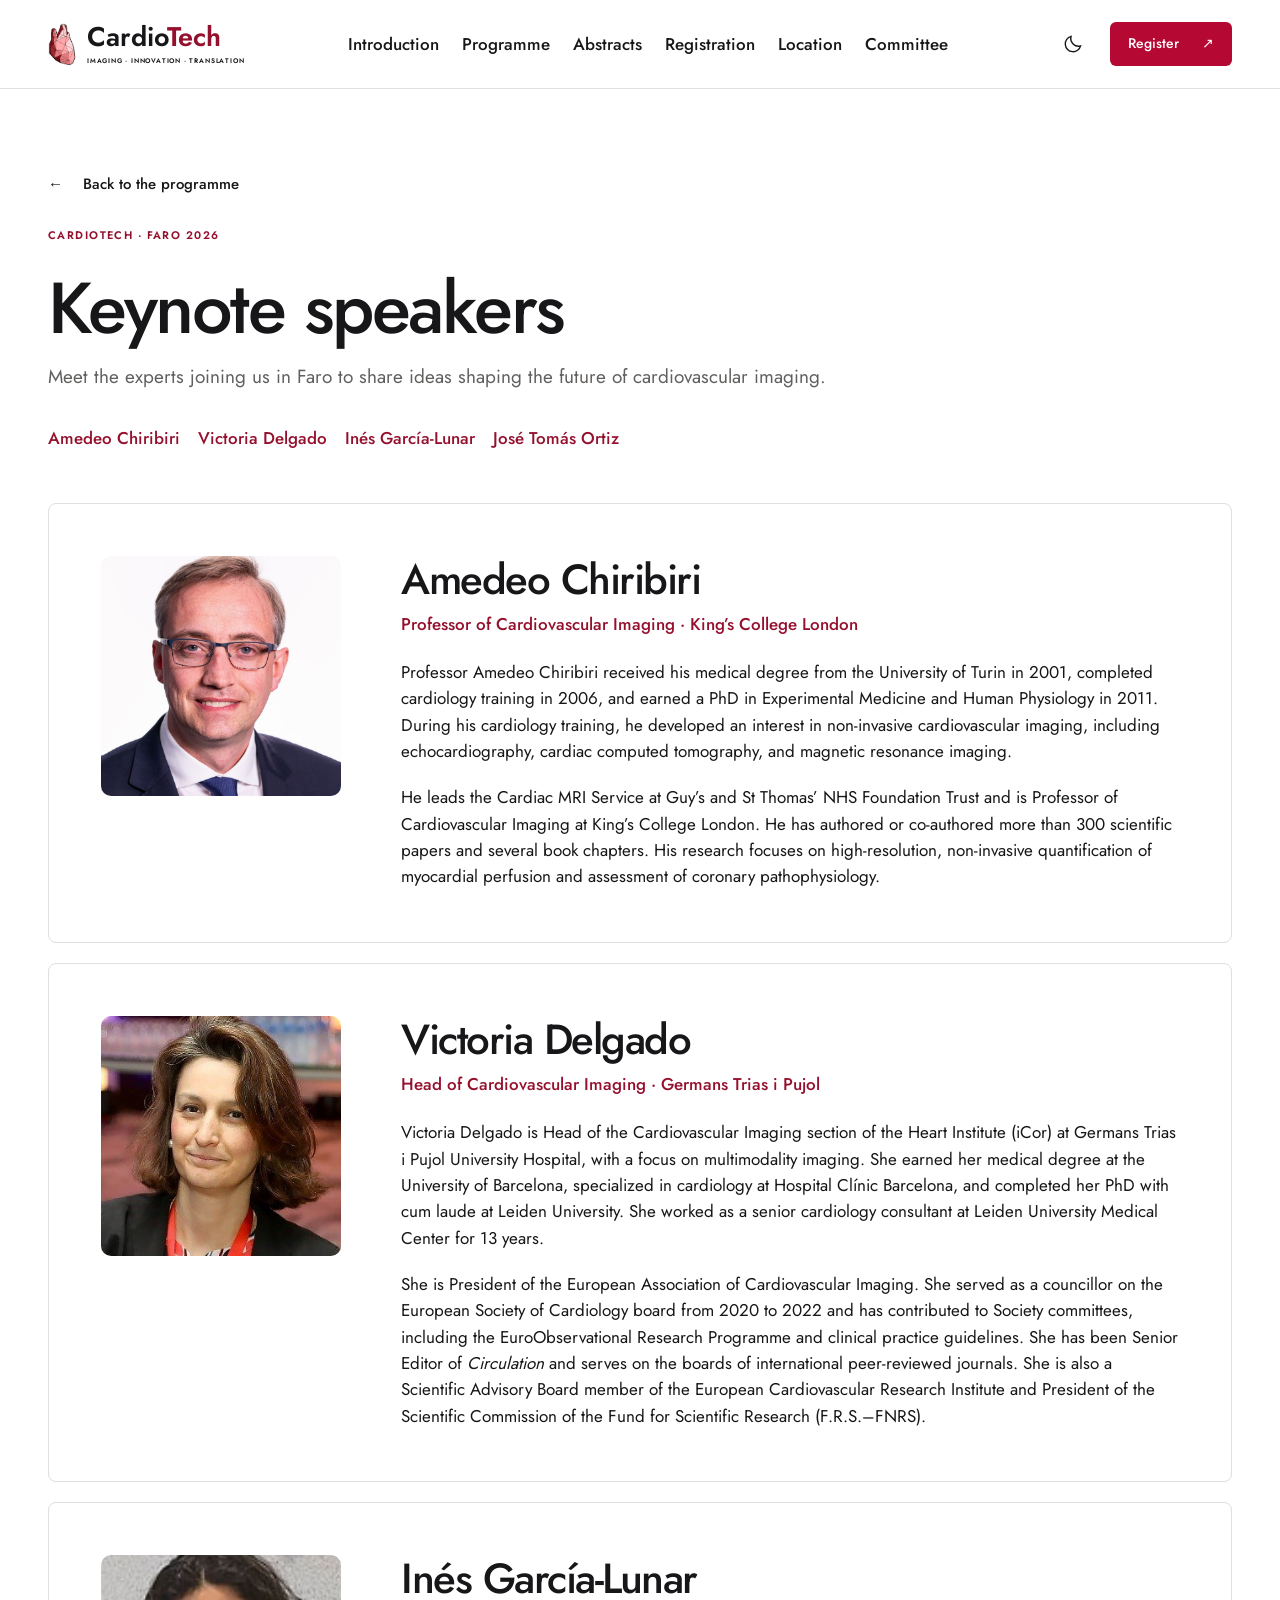
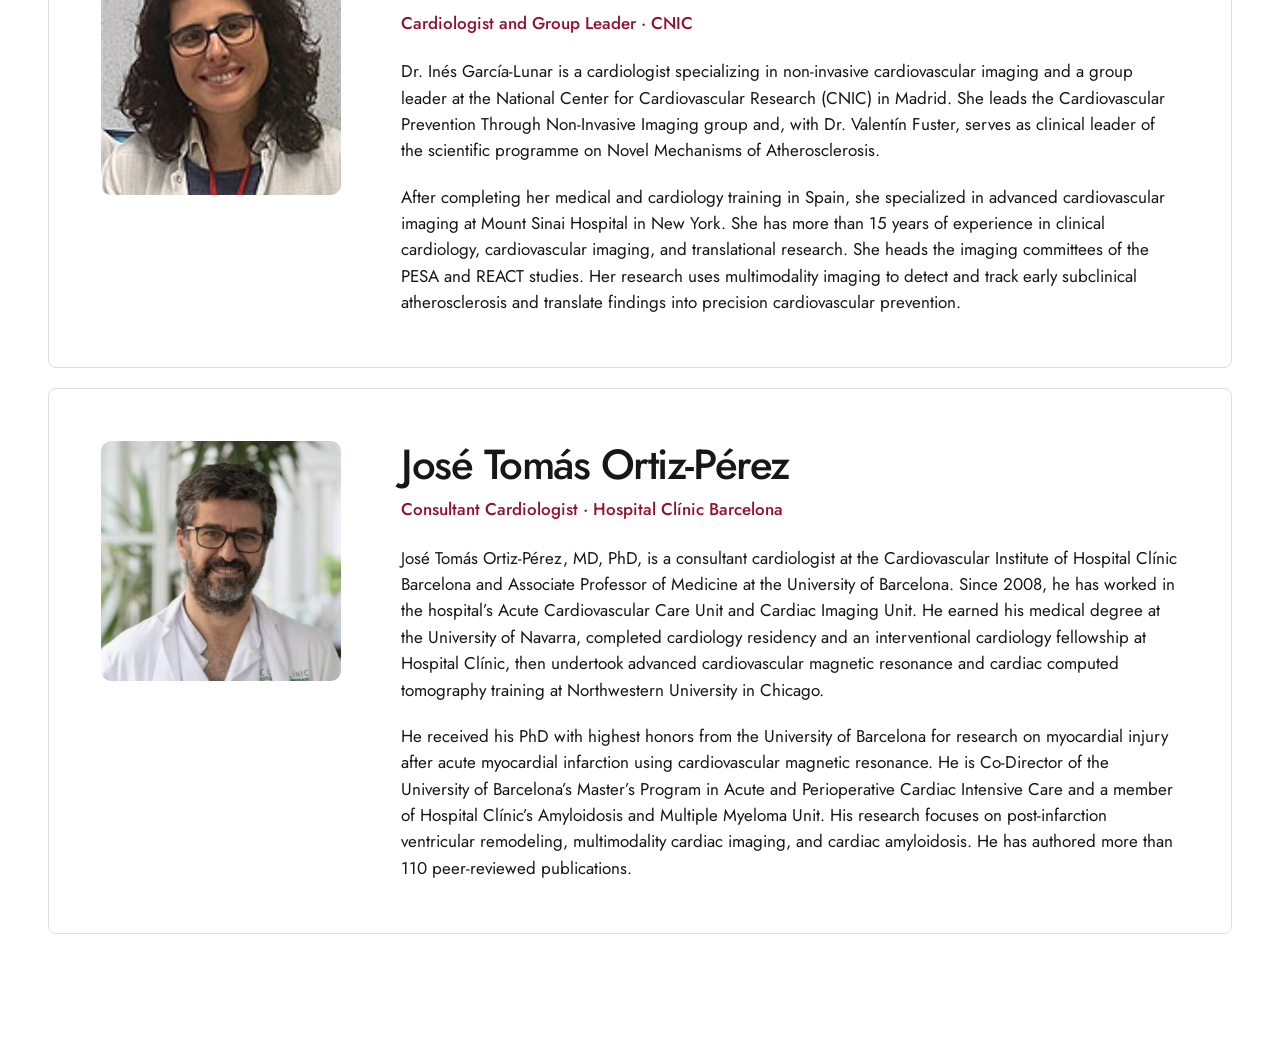
==== commit ccbf7672: "add code" ====
--- a/speaker-bios.html
+++ b/speaker-bios.html
@@ -7,6 +7,10 @@
     <meta
       content="Meet the keynote speakers of the CardioTech Faro satellite event."
       name="description"
+    />
+    <link
+      href="https://cardiotechmeet.com/speaker-bios.html"
+      rel="canonical"
     />
     <title>Keynote speaker biographies — CardioTech</title>
     <link href="cardiotech_logo.png" rel="icon" type="image/png" />
@@ -43,8 +47,9 @@
           <a href="index.html#about">Introduction</a
           ><a href="index.html#programme">Programme</a
           ><a href="index.html#abstracts">Abstracts</a
-          ><a href="index.html#committee">Committee</a
-          ><a href="index.html#venue">Location</a>
+          ><a href="index.html#registration">Registration</a
+          ><a href="index.html#venue">Location</a
+          ><a href="index.html#committee">Committee</a>
         </nav>
         <div class="header-actions">
           <button
--- a/styles.css
+++ b/styles.css
@@ -493,6 +493,12 @@
   gap: 50px;
   margin-bottom: 45px;
 }
+.intro-lead {
+  margin-top: 30px;
+  color: var(--muted);
+  font-size: clamp(17px, 1.6vw, 21px);
+  line-height: 1.6;
+}
 .intro-copy {
   max-width: 430px;
   color: var(--muted);
@@ -848,7 +854,12 @@
 .abstract-grid {
   display: grid;
   grid-template-columns: 1fr 1fr;
-  gap: 100px;
+  column-gap: 100px;
+  row-gap: 25px;
+}
+.abstract-grid > .section-title {
+  grid-column: 1 / -1;
+  margin-bottom: 0;
 }
 .abstract-grid > .eyebrow,
 .abstract-grid > div > .eyebrow {
@@ -884,12 +895,22 @@
   font-size: 13px;
   color: #ffc0c9;
 }
+.deadlines {
+  display: flex;
+  flex-direction: column;
+}
 .deadlines article {
+  flex: 1;
+  display: flex;
+  flex-direction: column;
   border: 1px solid #ffffff29;
   border-radius: 12px;
   padding: 29px;
   background: #ffffff04;
 }
+.deadlines dl {
+  margin-top: auto;
+}
 .deadlines article + article {
   margin-top: 20px;
 }
@@ -907,7 +928,8 @@
   font-size: 12px;
 }
 .deadlines h3 {
-  font-size: 26px;
+  font-size: clamp(30px, 3.4vw, 46px);
+  margin-top: auto;
   margin-bottom: 15px;
 }
 dl {
@@ -933,6 +955,8 @@
   color: var(--muted);
 }
 .deadlines dl > div {
+  padding: 20px 0;
+  font-size: 17px;
   border-color: #ffffff1c;
 }
 .deadlines dt {
@@ -943,7 +967,7 @@
 }
 .registration-grid {
   display: grid;
-  grid-template-columns: 1fr 1fr;
+  grid-template-columns: 1fr;
   gap: 24px;
 }
 .registration-card {
@@ -1201,7 +1225,7 @@
     font-size: 26px;
   }
   .abstract-grid {
-    gap: 50px;
+    column-gap: 50px;
   }
   .day-tabs strong {
     font-size: 19px;
--- a/poster-theme.css
+++ b/poster-theme.css
@@ -69,7 +69,7 @@
 }
 .poster-series em {
   display: block;
-  font: italic 600 33px/0.98 var(--poster-serif);
+  font: italic 600 40px/0.98 var(--poster-serif);
   letter-spacing: -0.025em;
 }
 .hero h1 {
@@ -90,7 +90,8 @@
 }
 .hero-description {
   color: var(--muted);
-  max-width: 460px;
+  max-width: none;
+  white-space: nowrap;
 }
 .hero-art {
   position: absolute;
@@ -407,6 +408,9 @@
   .hero-copy {
     width: 78%;
   }
+  .hero-description {
+    white-space: normal;
+  }
   .hero-copy::before {
     inset-inline-end: 0;
   }
@@ -431,7 +435,7 @@
   }
   .deadlines {
     display: grid;
-    grid-template-columns: 1fr 1fr;
+    grid-template-columns: 1fr;
     gap: 18px;
   }
   .deadlines article + article {
@@ -471,7 +475,7 @@
     font-size: 16px;
   }
   .poster-series em {
-    font-size: 29px;
+    font-size: 34px;
   }
   .hero h1 {
     font-size: clamp(56px, 15vw, 76px);
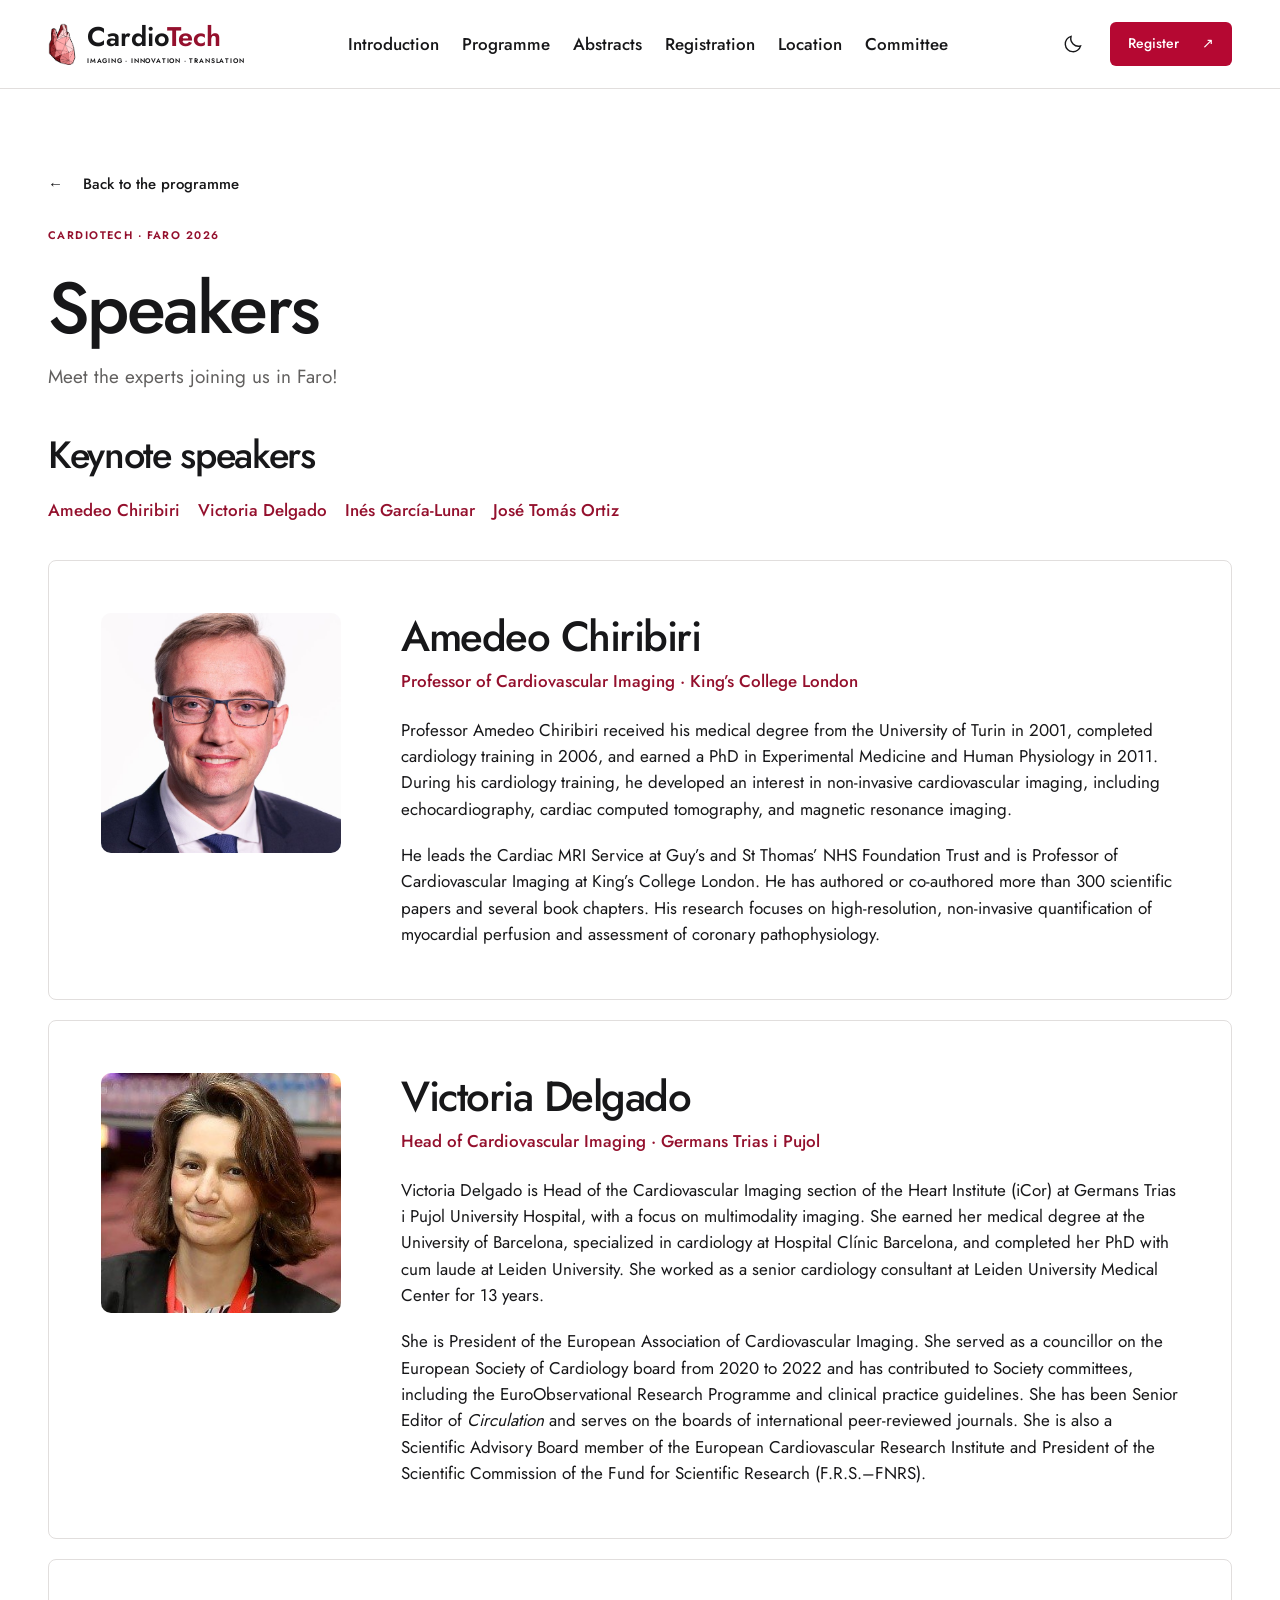
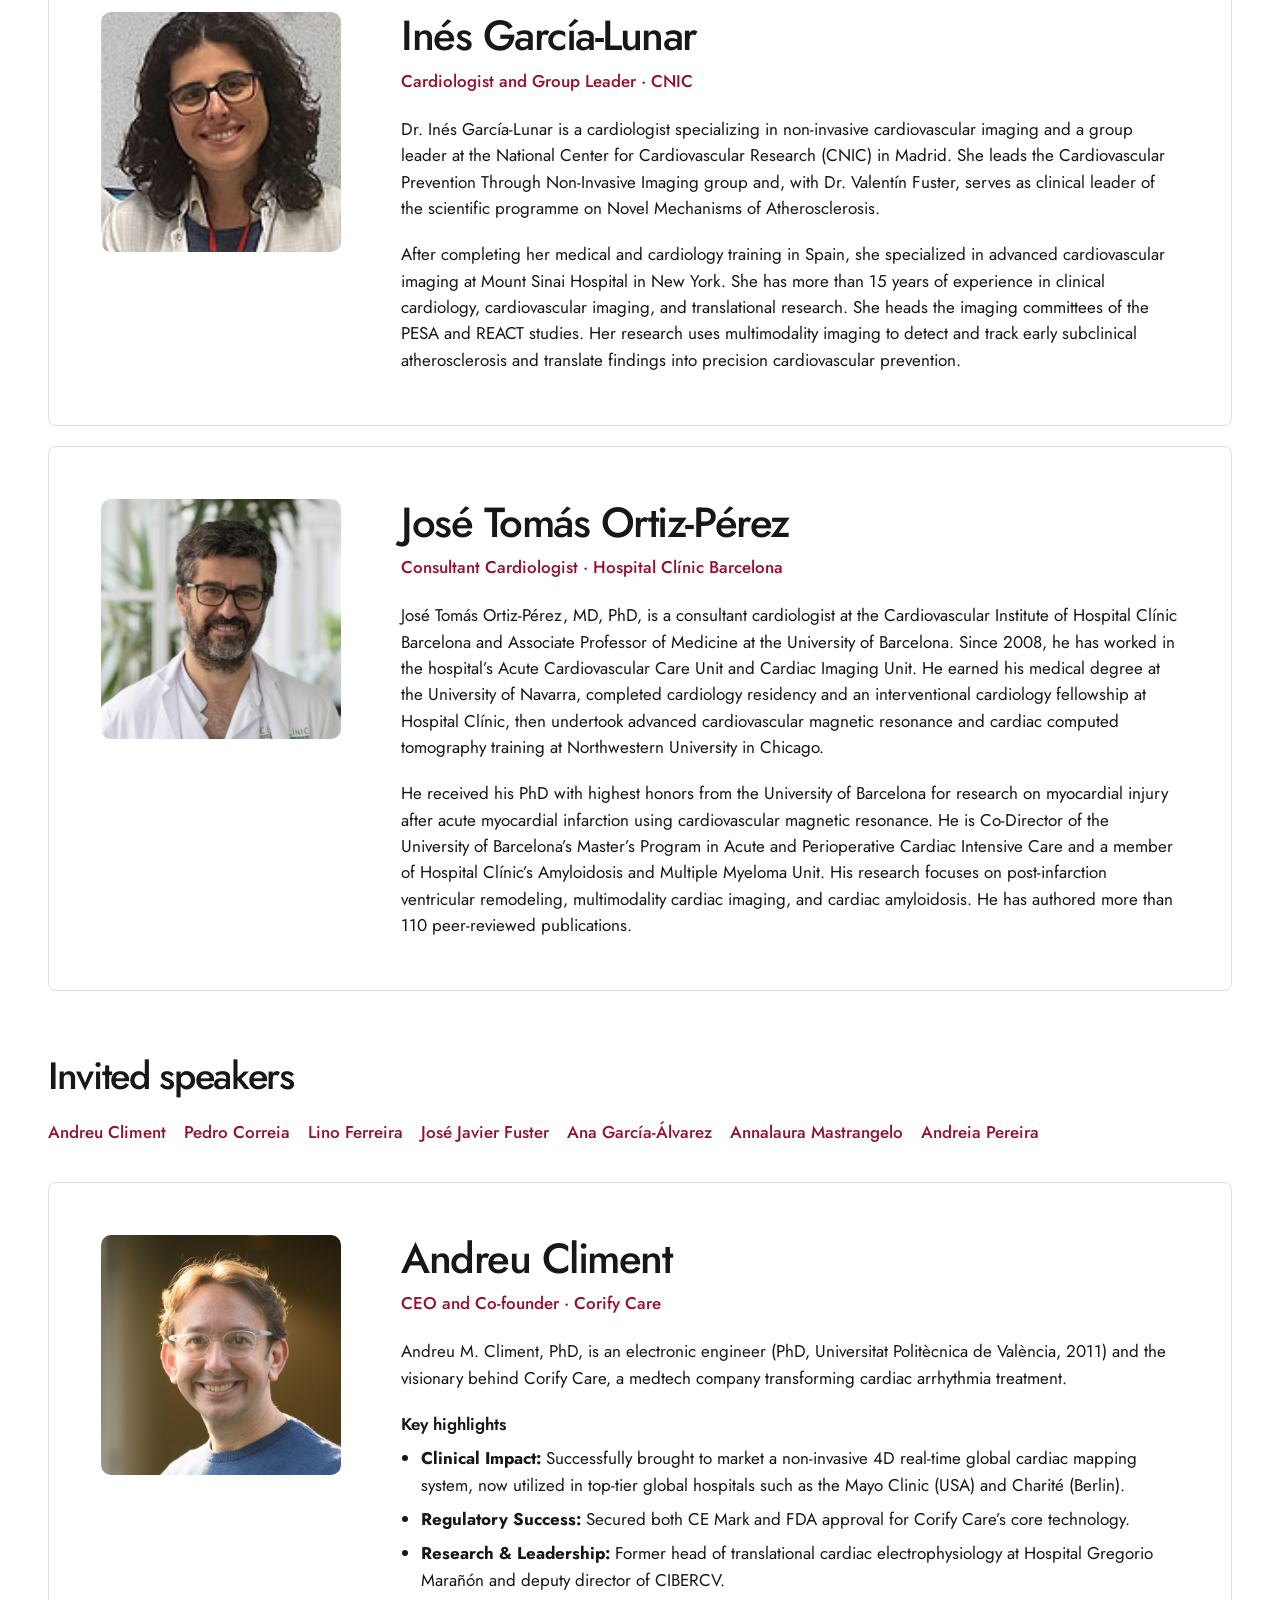
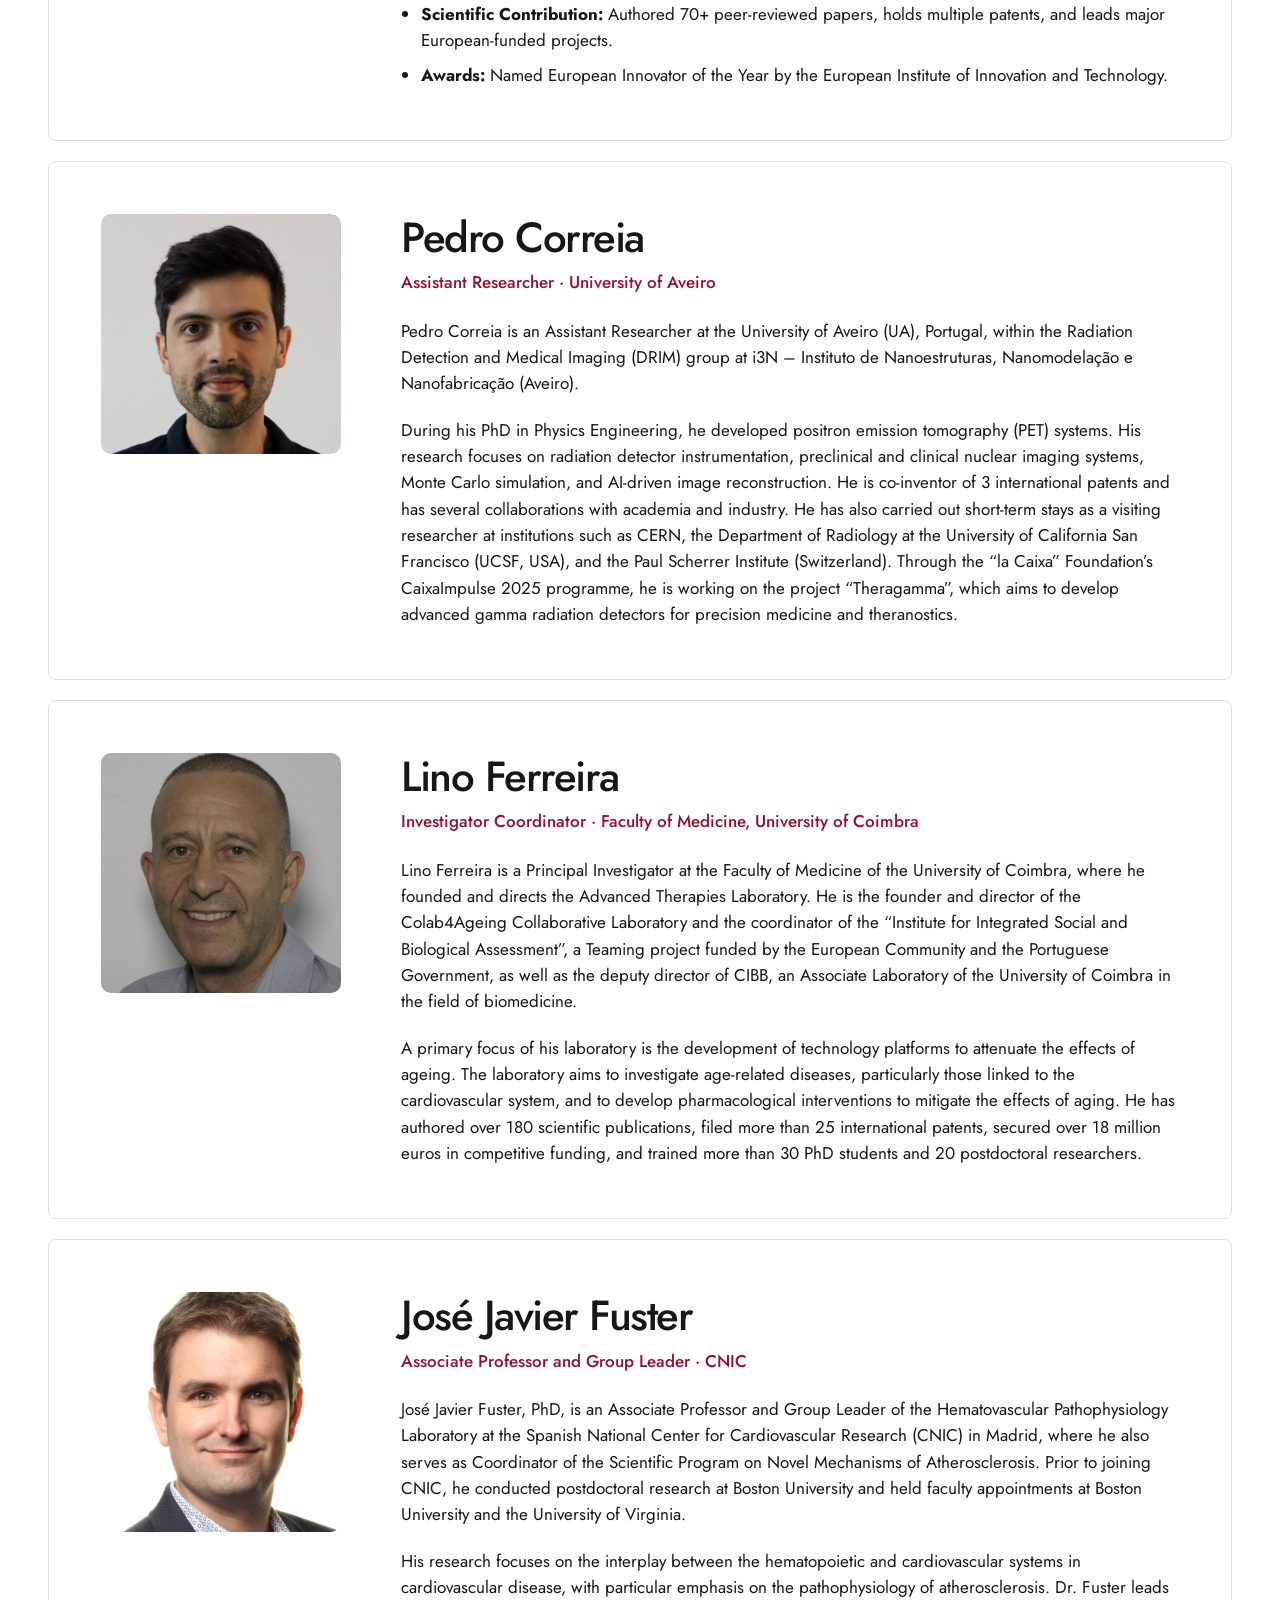
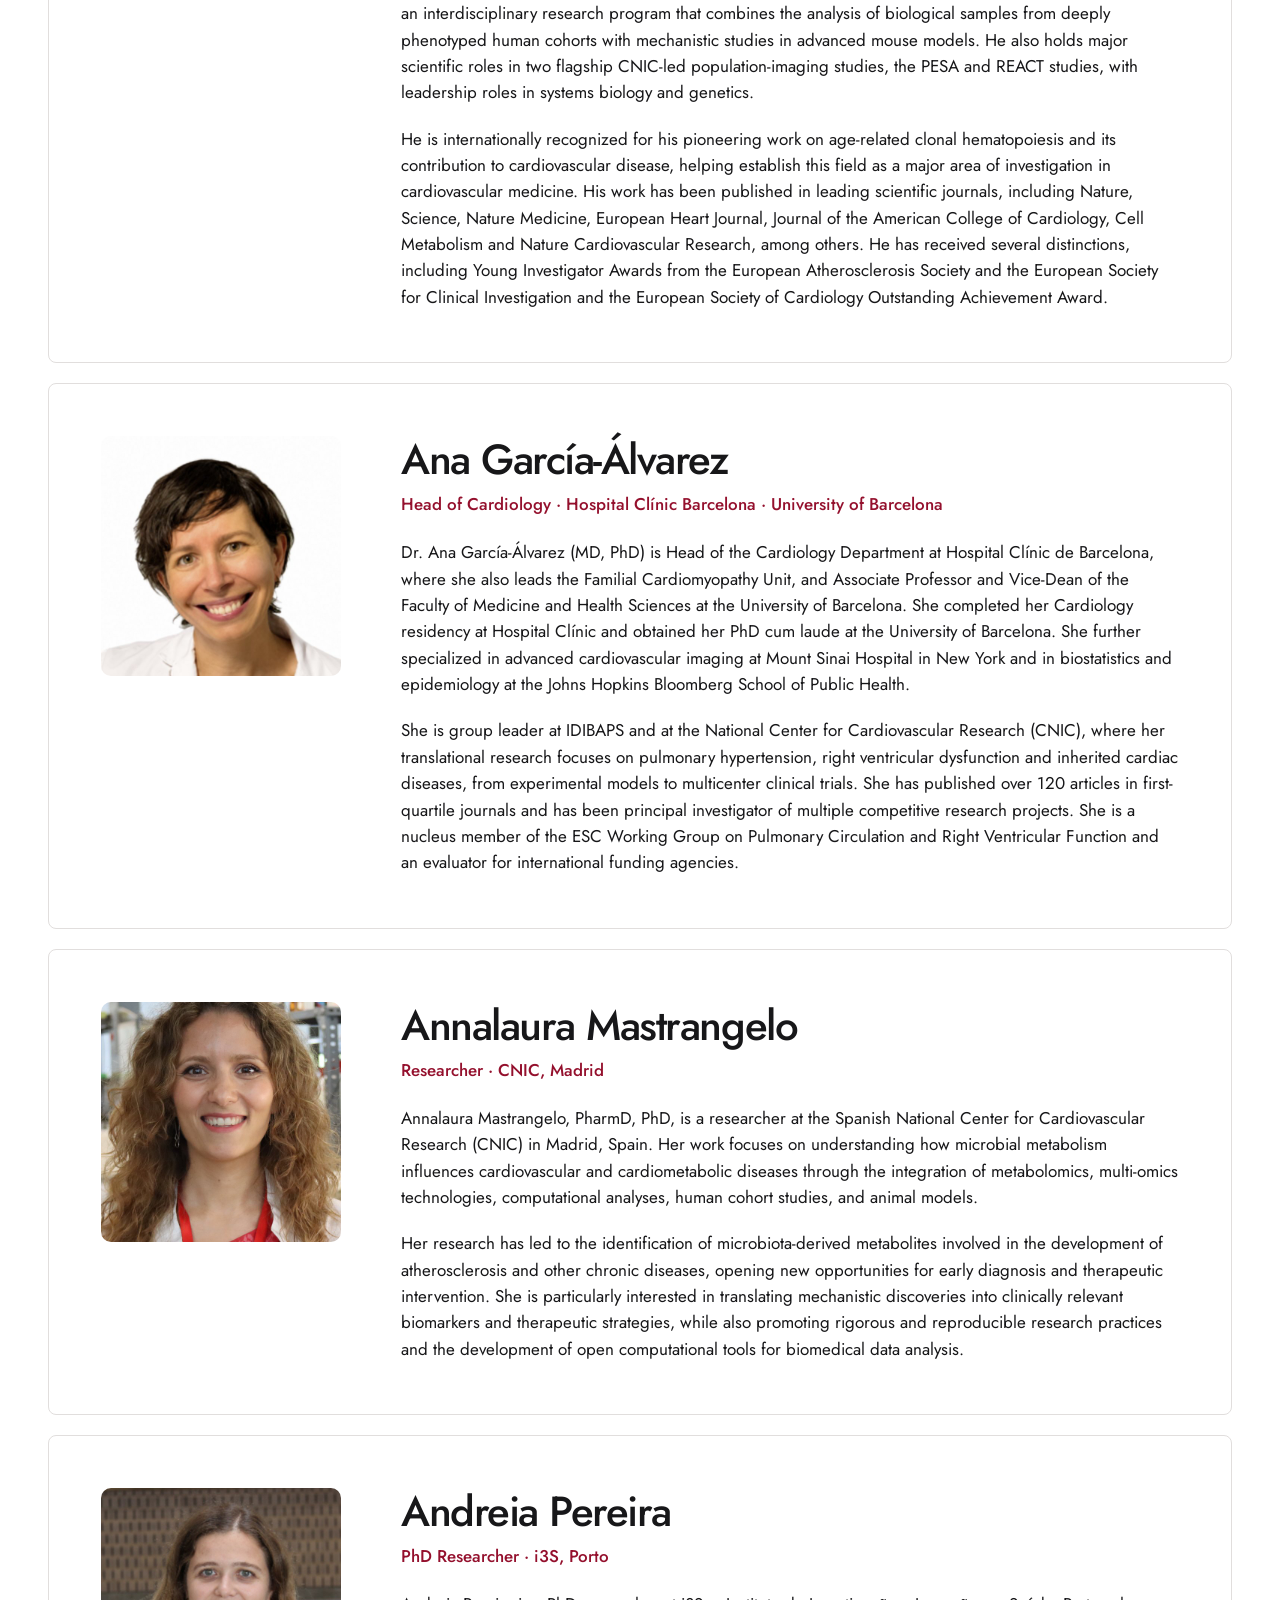
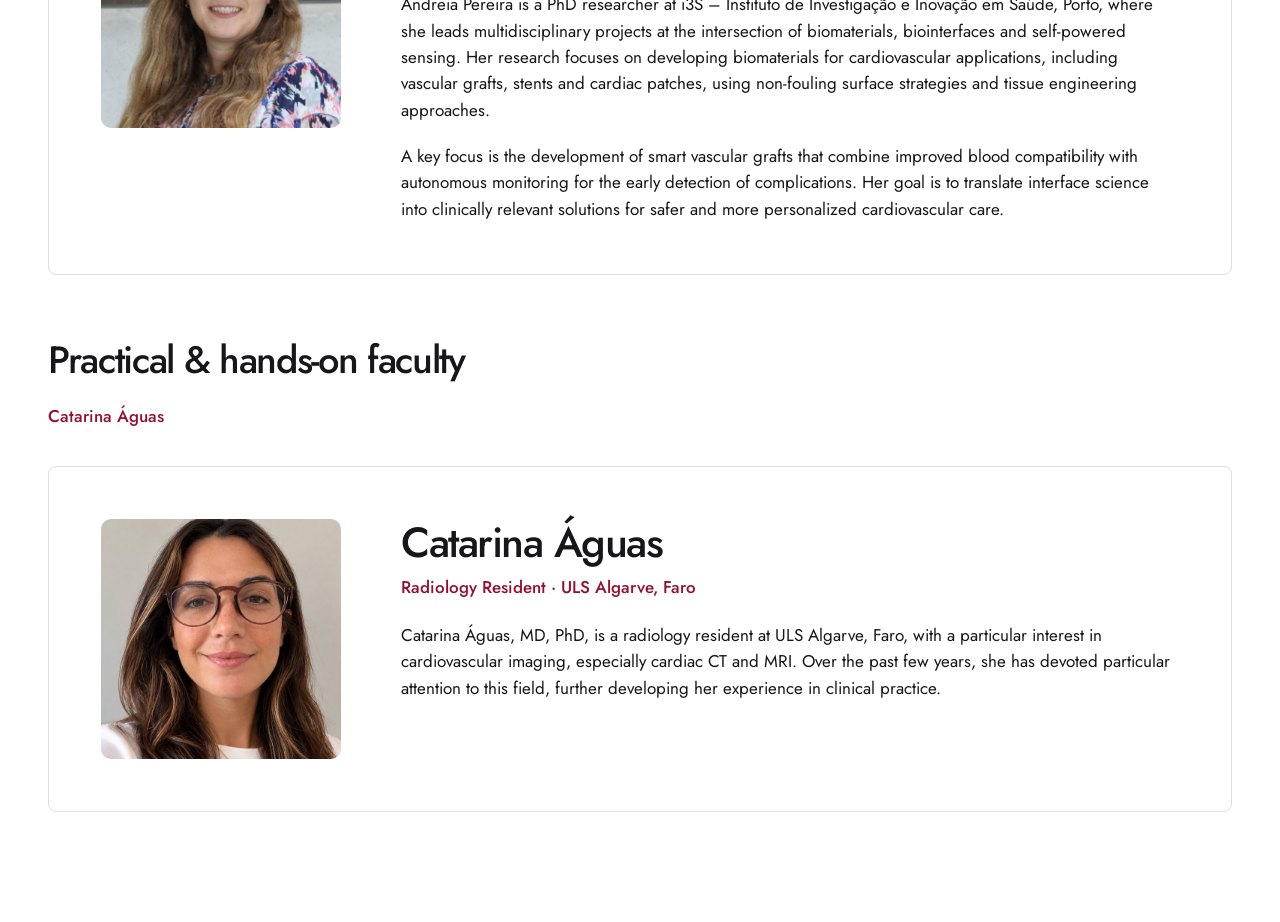
==== commit 32c5ff61: "add bio" ====
--- a/speaker-bios.html
+++ b/speaker-bios.html
@@ -5,14 +5,14 @@
     <meta content="width=device-width, initial-scale=1" name="viewport" />
     <meta content="#ffffff" name="theme-color" />
     <meta
-      content="Meet the keynote speakers of the CardioTech Faro satellite event."
+      content="Meet the keynote, invited and faculty speakers of the CardioTech Faro satellite event."
       name="description"
     />
     <link
       href="https://cardiotechmeet.com/speaker-bios.html"
       rel="canonical"
     />
-    <title>Keynote speaker biographies — CardioTech</title>
+    <title>Speaker biographies — CardioTech</title>
     <link href="cardiotech_logo.png" rel="icon" type="image/png" />
     <link
       as="font"
@@ -80,177 +80,401 @@
           ><span aria-hidden="true">←</span> Back to the programme</a
         >
         <p class="section-kicker eyebrow">CARDIOTECH · FARO 2026</p>
-        <h1>Keynote speakers</h1>
+        <h1>Speakers</h1>
         <p>
-          Meet the experts joining us in Faro to share ideas shaping the future
-          of cardiovascular imaging.
+          Meet the experts joining us in Faro!
         </p>
+      </div>
+      <section aria-labelledby="keynote-speakers-heading" class="speaker-bio-group" id="keynote-speakers">
+        <h2 id="keynote-speakers-heading">Keynote speakers</h2>
         <nav aria-label="Jump to a keynote speaker" class="speaker-bio-index">
           <a href="#amedeo-chiribiri">Amedeo Chiribiri</a>
           <a href="#victoria-delgado">Victoria Delgado</a>
           <a href="#ines-garcia-lunar">Inés García-Lunar</a>
           <a href="#jose-tomas-ortiz">José Tomás Ortiz</a>
         </nav>
-      </div>
-      <div class="speaker-bio-list">
-        <article
-          aria-labelledby="amedeo-chiribiri-heading"
-          class="speaker-bio-profile"
-          id="amedeo-chiribiri"
-        >
-          <img
-            alt="Amedeo Chiribiri"
-            decoding="async"
-            height="320"
-            src="assets/people/amedeo-chiribiri.jpg"
-            width="320"
-          />
-          <div>
-            <h2 id="amedeo-chiribiri-heading">Amedeo Chiribiri</h2>
-            <p class="speaker-bio-role">
-              Professor of Cardiovascular Imaging · King’s College London
-            </p>
-            <p>
-              Professor Amedeo Chiribiri received his medical degree from the
-              University of Turin in 2001, completed cardiology training in
-              2006, and earned a PhD in Experimental Medicine and Human
-              Physiology in 2011. During his cardiology training, he developed
-              an interest in non-invasive cardiovascular imaging, including
-              echocardiography, cardiac computed tomography, and magnetic
-              resonance imaging.
-            </p>
-            <p>
-              He leads the Cardiac MRI Service at Guy’s and St Thomas’ NHS
-              Foundation Trust and is Professor of Cardiovascular Imaging at
-              King’s College London. He has authored or co-authored more than
-              300 scientific papers and several book chapters. His research
-              focuses on high-resolution, non-invasive quantification of
-              myocardial perfusion and assessment of coronary pathophysiology.
-            </p>
-          </div>
-        </article>
-        <article
-          aria-labelledby="victoria-delgado-heading"
-          class="speaker-bio-profile"
-          id="victoria-delgado"
-        >
-          <img
-            alt="Victoria Delgado"
-            decoding="async"
-            height="320"
-            src="assets/people/victoria-delgado.jpg"
-            width="320"
-          />
-          <div>
-            <h2 id="victoria-delgado-heading">Victoria Delgado</h2>
-            <p class="speaker-bio-role">
-              Head of Cardiovascular Imaging · Germans Trias i Pujol
-            </p>
-            <p>
-              Victoria Delgado is Head of the Cardiovascular Imaging section
-              of the Heart Institute (iCor) at Germans Trias i Pujol University
-              Hospital, with a focus on multimodality imaging. She earned her
-              medical degree at the University of Barcelona, specialized in
-              cardiology at Hospital Clínic Barcelona, and completed her PhD
-              with cum laude at Leiden University. She worked as a senior
-              cardiology consultant at Leiden University Medical Center for 13
-              years.
-            </p>
-            <p>
-              She is President of the European Association of Cardiovascular
-              Imaging. She served as a councillor on the European Society of
-              Cardiology board from 2020 to 2022 and has contributed to
-              Society committees, including the EuroObservational Research
-              Programme and clinical practice guidelines. She has been Senior
-              Editor of <em>Circulation</em> and serves on the boards of
-              international peer-reviewed journals. She is also a Scientific
-              Advisory Board member of the European Cardiovascular Research
-              Institute and President of the Scientific Commission of the Fund
-              for Scientific Research (F.R.S.–FNRS).
-            </p>
-          </div>
-        </article>
-        <article
-          aria-labelledby="ines-garcia-lunar-heading"
-          class="speaker-bio-profile"
-          id="ines-garcia-lunar"
-        >
-          <img
-            alt="Inés García-Lunar"
-            decoding="async"
-            height="320"
-            src="assets/people/ines-garcia-lunar.jpg"
-            width="320"
-          />
-          <div>
-            <h2 id="ines-garcia-lunar-heading">Inés García-Lunar</h2>
-            <p class="speaker-bio-role">
-              Cardiologist and Group Leader · CNIC
-            </p>
-            <p>
-              Dr. Inés García-Lunar is a cardiologist specializing in
-              non-invasive cardiovascular imaging and a group leader at the
-              National Center for Cardiovascular Research (CNIC) in Madrid. She
-              leads the Cardiovascular Prevention Through Non-Invasive Imaging
-              group and, with Dr. Valentín Fuster, serves as clinical leader of
-              the scientific programme on Novel Mechanisms of Atherosclerosis.
-            </p>
-            <p>
-              After completing her medical and cardiology training in Spain,
-              she specialized in advanced cardiovascular imaging at Mount
-              Sinai Hospital in New York. She has more than 15 years of
-              experience in clinical cardiology, cardiovascular imaging, and
-              translational research. She heads the imaging committees of the
-              PESA and REACT studies. Her research uses multimodality imaging
-              to detect and track early subclinical atherosclerosis and
-              translate findings into precision cardiovascular prevention.
-            </p>
-          </div>
-        </article>
-        <article
-          aria-labelledby="jose-tomas-ortiz-heading"
-          class="speaker-bio-profile"
-          id="jose-tomas-ortiz"
-        >
-          <img
-            alt="José Tomás Ortiz-Pérez"
-            decoding="async"
-            height="320"
-            src="assets/people/jose-tomas-ortiz.jpg"
-            width="320"
-          />
-          <div>
-            <h2 id="jose-tomas-ortiz-heading">José Tomás Ortiz-Pérez</h2>
-            <p class="speaker-bio-role">
-              Consultant Cardiologist · Hospital Clínic Barcelona
-            </p>
-            <p>
-              José Tomás Ortiz-Pérez, MD, PhD, is a consultant cardiologist at
-              the Cardiovascular Institute of Hospital Clínic Barcelona and
-              Associate Professor of Medicine at the University of Barcelona.
-              Since 2008, he has worked in the hospital’s Acute Cardiovascular
-              Care Unit and Cardiac Imaging Unit. He earned his medical degree
-              at the University of Navarra, completed cardiology residency and
-              an interventional cardiology fellowship at Hospital Clínic, then
-              undertook advanced cardiovascular magnetic resonance and cardiac
-              computed tomography training at Northwestern University in
-              Chicago.
-            </p>
-            <p>
-              He received his PhD with highest honors from the University of
-              Barcelona for research on myocardial injury after acute
-              myocardial infarction using cardiovascular magnetic resonance.
-              He is Co-Director of the University of Barcelona’s Master’s
-              Program in Acute and Perioperative Cardiac Intensive Care and a
-              member of Hospital Clínic’s Amyloidosis and Multiple Myeloma
-              Unit. His research focuses on post-infarction ventricular
-              remodeling, multimodality cardiac imaging, and cardiac
-              amyloidosis. He has authored more than 110 peer-reviewed
-              publications.
-            </p>
-          </div>
-        </article>
-      </div>
+        <div class="speaker-bio-list">
+          <article
+            aria-labelledby="amedeo-chiribiri-heading"
+            class="speaker-bio-profile"
+            id="amedeo-chiribiri"
+          >
+            <img
+              alt="Amedeo Chiribiri"
+              decoding="async"
+              height="320"
+              src="assets/people/amedeo-chiribiri.jpg"
+              width="320"
+            />
+            <div>
+              <h3 id="amedeo-chiribiri-heading">Amedeo Chiribiri</h3>
+              <p class="speaker-bio-role">
+                Professor of Cardiovascular Imaging · King’s College London
+              </p>
+              <p>
+                Professor Amedeo Chiribiri received his medical degree from the
+                University of Turin in 2001, completed cardiology training in
+                2006, and earned a PhD in Experimental Medicine and Human
+                Physiology in 2011. During his cardiology training, he developed
+                an interest in non-invasive cardiovascular imaging, including
+                echocardiography, cardiac computed tomography, and magnetic
+                resonance imaging.
+              </p>
+              <p>
+                He leads the Cardiac MRI Service at Guy’s and St Thomas’ NHS
+                Foundation Trust and is Professor of Cardiovascular Imaging at
+                King’s College London. He has authored or co-authored more than
+                300 scientific papers and several book chapters. His research
+                focuses on high-resolution, non-invasive quantification of
+                myocardial perfusion and assessment of coronary pathophysiology.
+              </p>
+            </div>
+          </article>
+          <article
+            aria-labelledby="victoria-delgado-heading"
+            class="speaker-bio-profile"
+            id="victoria-delgado"
+          >
+            <img
+              alt="Victoria Delgado"
+              decoding="async"
+              height="320"
+              src="assets/people/victoria-delgado.jpg"
+              width="320"
+            />
+            <div>
+              <h3 id="victoria-delgado-heading">Victoria Delgado</h3>
+              <p class="speaker-bio-role">
+                Head of Cardiovascular Imaging · Germans Trias i Pujol
+              </p>
+              <p>
+                Victoria Delgado is Head of the Cardiovascular Imaging section
+                of the Heart Institute (iCor) at Germans Trias i Pujol University
+                Hospital, with a focus on multimodality imaging. She earned her
+                medical degree at the University of Barcelona, specialized in
+                cardiology at Hospital Clínic Barcelona, and completed her PhD
+                with cum laude at Leiden University. She worked as a senior
+                cardiology consultant at Leiden University Medical Center for 13
+                years.
+              </p>
+              <p>
+                She is President of the European Association of Cardiovascular
+                Imaging. She served as a councillor on the European Society of
+                Cardiology board from 2020 to 2022 and has contributed to
+                Society committees, including the EuroObservational Research
+                Programme and clinical practice guidelines. She has been Senior
+                Editor of <em>Circulation</em> and serves on the boards of
+                international peer-reviewed journals. She is also a Scientific
+                Advisory Board member of the European Cardiovascular Research
+                Institute and President of the Scientific Commission of the Fund
+                for Scientific Research (F.R.S.–FNRS).
+              </p>
+            </div>
+          </article>
+          <article
+            aria-labelledby="ines-garcia-lunar-heading"
+            class="speaker-bio-profile"
+            id="ines-garcia-lunar"
+          >
+            <img
+              alt="Inés García-Lunar"
+              decoding="async"
+              height="320"
+              src="assets/people/ines-garcia-lunar.jpg"
+              width="320"
+            />
+            <div>
+              <h3 id="ines-garcia-lunar-heading">Inés García-Lunar</h3>
+              <p class="speaker-bio-role">
+                Cardiologist and Group Leader · CNIC
+              </p>
+              <p>
+                Dr. Inés García-Lunar is a cardiologist specializing in
+                non-invasive cardiovascular imaging and a group leader at the
+                National Center for Cardiovascular Research (CNIC) in Madrid. She
+                leads the Cardiovascular Prevention Through Non-Invasive Imaging
+                group and, with Dr. Valentín Fuster, serves as clinical leader of
+                the scientific programme on Novel Mechanisms of Atherosclerosis.
+              </p>
+              <p>
+                After completing her medical and cardiology training in Spain,
+                she specialized in advanced cardiovascular imaging at Mount
+                Sinai Hospital in New York. She has more than 15 years of
+                experience in clinical cardiology, cardiovascular imaging, and
+                translational research. She heads the imaging committees of the
+                PESA and REACT studies. Her research uses multimodality imaging
+                to detect and track early subclinical atherosclerosis and
+                translate findings into precision cardiovascular prevention.
+              </p>
+            </div>
+          </article>
+          <article
+            aria-labelledby="jose-tomas-ortiz-heading"
+            class="speaker-bio-profile"
+            id="jose-tomas-ortiz"
+          >
+            <img
+              alt="José Tomás Ortiz-Pérez"
+              decoding="async"
+              height="320"
+              src="assets/people/jose-tomas-ortiz.jpg"
+              width="320"
+            />
+            <div>
+              <h3 id="jose-tomas-ortiz-heading">José Tomás Ortiz-Pérez</h3>
+              <p class="speaker-bio-role">
+                Consultant Cardiologist · Hospital Clínic Barcelona
+              </p>
+              <p>
+                José Tomás Ortiz-Pérez, MD, PhD, is a consultant cardiologist at
+                the Cardiovascular Institute of Hospital Clínic Barcelona and
+                Associate Professor of Medicine at the University of Barcelona.
+                Since 2008, he has worked in the hospital’s Acute Cardiovascular
+                Care Unit and Cardiac Imaging Unit. He earned his medical degree
+                at the University of Navarra, completed cardiology residency and
+                an interventional cardiology fellowship at Hospital Clínic, then
+                undertook advanced cardiovascular magnetic resonance and cardiac
+                computed tomography training at Northwestern University in
+                Chicago.
+              </p>
+              <p>
+                He received his PhD with highest honors from the University of
+                Barcelona for research on myocardial injury after acute
+                myocardial infarction using cardiovascular magnetic resonance.
+                He is Co-Director of the University of Barcelona’s Master’s
+                Program in Acute and Perioperative Cardiac Intensive Care and a
+                member of Hospital Clínic’s Amyloidosis and Multiple Myeloma
+                Unit. His research focuses on post-infarction ventricular
+                remodeling, multimodality cardiac imaging, and cardiac
+                amyloidosis. He has authored more than 110 peer-reviewed
+                publications.
+              </p>
+            </div>
+          </article>
+        </div>
+      </section>
+      <section aria-labelledby="invited-speakers-heading" class="speaker-bio-group" id="invited-speakers">
+        <h2 id="invited-speakers-heading">Invited speakers</h2>
+        <nav aria-label="Jump to a speaker: Invited speakers" class="speaker-bio-index">
+          <a href="#andreu-climent">Andreu Climent</a>
+          <a href="#pedro-correia">Pedro Correia</a>
+          <a href="#lino-ferreira">Lino Ferreira</a>
+          <a href="#jose-javier-fuster">José Javier Fuster</a>
+          <a href="#ana-garcia-alvarez">Ana García-Álvarez</a>
+          <a href="#annalaura-mastrangelo">Annalaura Mastrangelo</a>
+          <a href="#andreia-pereira">Andreia Pereira</a>
+        </nav>
+        <div class="speaker-bio-list">
+        <article
+          aria-labelledby="andreu-climent-heading"
+          class="speaker-bio-profile"
+          id="andreu-climent"
+        >
+          <img
+            alt="Andreu Climent"
+            decoding="async"
+            height="320"
+            loading="lazy"
+            src="assets/people/andreu-climent.jpg"
+            width="320"
+          />
+          <div>
+            <h3 id="andreu-climent-heading">Andreu Climent</h3>
+            <p class="speaker-bio-role">CEO and Co-founder · Corify Care</p>
+            <p>
+              Andreu M. Climent, PhD, is an electronic engineer (PhD,
+              Universitat Politècnica de València, 2011) and the visionary
+              behind Corify Care, a medtech company transforming cardiac
+              arrhythmia treatment.
+            </p>
+            <p class="speaker-bio-highlights-title">Key highlights</p>
+            <ul class="speaker-bio-highlights">
+              <li><strong>Clinical Impact:</strong> Successfully brought to market a non-invasive 4D real-time global cardiac mapping system, now utilized in top-tier global hospitals such as the Mayo Clinic (USA) and Charité (Berlin).</li>
+              <li><strong>Regulatory Success:</strong> Secured both CE Mark and FDA approval for Corify Care’s core technology.</li>
+              <li><strong>Research &amp; Leadership:</strong> Former head of translational cardiac electrophysiology at Hospital Gregorio Marañón and deputy director of CIBERCV.</li>
+              <li><strong>Scientific Contribution:</strong> Authored 70+ peer-reviewed papers, holds multiple patents, and leads major European-funded projects.</li>
+              <li><strong>Awards:</strong> Named European Innovator of the Year by the European Institute of Innovation and Technology.</li>
+            </ul>
+          </div>
+        </article>
+        <article
+          aria-labelledby="pedro-correia-heading"
+          class="speaker-bio-profile"
+          id="pedro-correia"
+        >
+          <img
+            alt="Pedro Correia"
+            decoding="async"
+            height="320"
+            loading="lazy"
+            src="assets/people/pedro-correia.png"
+            width="320"
+          />
+          <div>
+            <h3 id="pedro-correia-heading">Pedro Correia</h3>
+            <p class="speaker-bio-role">Assistant Researcher · University of Aveiro</p>
+            <p>
+              Pedro Correia is an Assistant Researcher at the University of Aveiro (UA), Portugal, within the Radiation Detection and Medical Imaging (DRIM) group at i3N – Instituto de Nanoestruturas, Nanomodelação e Nanofabricação (Aveiro).
+            </p>
+            <p>
+              During his PhD in Physics Engineering, he developed positron emission tomography (PET) systems. His research focuses on radiation detector instrumentation, preclinical and clinical nuclear imaging systems, Monte Carlo simulation, and AI-driven image reconstruction. He is co-inventor of 3 international patents and has several collaborations with academia and industry. He has also carried out short-term stays as a visiting researcher at institutions such as CERN, the Department of Radiology at the University of California San Francisco (UCSF, USA), and the Paul Scherrer Institute (Switzerland). Through the “la Caixa” Foundation’s CaixaImpulse 2025 programme, he is working on the project “Theragamma”, which aims to develop advanced gamma radiation detectors for precision medicine and theranostics.
+            </p>
+          </div>
+        </article>
+        <article
+          aria-labelledby="lino-ferreira-heading"
+          class="speaker-bio-profile"
+          id="lino-ferreira"
+        >
+          <img
+            alt="Lino Ferreira"
+            decoding="async"
+            height="320"
+            loading="lazy"
+            src="assets/people/lino-ferreira.jpg"
+            width="320"
+          />
+          <div>
+            <h3 id="lino-ferreira-heading">Lino Ferreira</h3>
+            <p class="speaker-bio-role">Investigator Coordinator · Faculty of Medicine, University of Coimbra</p>
+            <p>
+              Lino Ferreira is a Principal Investigator at the Faculty of Medicine of the University of Coimbra, where he founded and directs the Advanced Therapies Laboratory. He is the founder and director of the Colab4Ageing Collaborative Laboratory and the coordinator of the “Institute for Integrated Social and Biological Assessment”, a Teaming project funded by the European Community and the Portuguese Government, as well as the deputy director of CIBB, an Associate Laboratory of the University of Coimbra in the field of biomedicine.
+            </p>
+            <p>
+              A primary focus of his laboratory is the development of technology platforms to attenuate the effects of ageing. The laboratory aims to investigate age-related diseases, particularly those linked to the cardiovascular system, and to develop pharmacological interventions to mitigate the effects of aging. He has authored over 180 scientific publications, filed more than 25 international patents, secured over 18 million euros in competitive funding, and trained more than 30 PhD students and 20 postdoctoral researchers.
+            </p>
+          </div>
+        </article>
+        <article
+          aria-labelledby="jose-javier-fuster-heading"
+          class="speaker-bio-profile"
+          id="jose-javier-fuster"
+        >
+          <img
+            alt="José Javier Fuster"
+            decoding="async"
+            height="320"
+            loading="lazy"
+            src="assets/people/jose-javier-fuster.jpg"
+            width="320"
+          />
+          <div>
+            <h3 id="jose-javier-fuster-heading">José Javier Fuster</h3>
+            <p class="speaker-bio-role">Associate Professor and Group Leader · CNIC</p>
+            <p>
+              José Javier Fuster, PhD, is an Associate Professor and Group Leader of the Hematovascular Pathophysiology Laboratory at the Spanish National Center for Cardiovascular Research (CNIC) in Madrid, where he also serves as Coordinator of the Scientific Program on Novel Mechanisms of Atherosclerosis. Prior to joining CNIC, he conducted postdoctoral research at Boston University and held faculty appointments at Boston University and the University of Virginia.
+            </p>
+            <p>
+              His research focuses on the interplay between the hematopoietic and cardiovascular systems in cardiovascular disease, with particular emphasis on the pathophysiology of atherosclerosis. Dr. Fuster leads an interdisciplinary research program that combines the analysis of biological samples from deeply phenotyped human cohorts with mechanistic studies in advanced mouse models. He also holds major scientific roles in two flagship CNIC-led population-imaging studies, the PESA and REACT studies, with leadership roles in systems biology and genetics.
+            </p>
+            <p>
+              He is internationally recognized for his pioneering work on age-related clonal hematopoiesis and its contribution to cardiovascular disease, helping establish this field as a major area of investigation in cardiovascular medicine. His work has been published in leading scientific journals, including Nature, Science, Nature Medicine, European Heart Journal, Journal of the American College of Cardiology, Cell Metabolism and Nature Cardiovascular Research, among others. He has received several distinctions, including Young Investigator Awards from the European Atherosclerosis Society and the European Society for Clinical Investigation and the European Society of Cardiology Outstanding Achievement Award.
+            </p>
+          </div>
+        </article>
+        <article
+          aria-labelledby="ana-garcia-alvarez-heading"
+          class="speaker-bio-profile"
+          id="ana-garcia-alvarez"
+        >
+          <img
+            alt="Ana García-Álvarez"
+            decoding="async"
+            height="320"
+            loading="lazy"
+            src="assets/people/ana-garcia.jpg"
+            width="320"
+          />
+          <div>
+            <h3 id="ana-garcia-alvarez-heading">Ana García-Álvarez</h3>
+            <p class="speaker-bio-role">Head of Cardiology · Hospital Clínic Barcelona · University of Barcelona</p>
+            <p>
+              Dr. Ana García-Álvarez (MD, PhD) is Head of the Cardiology Department at Hospital Clínic de Barcelona, where she also leads the Familial Cardiomyopathy Unit, and Associate Professor and Vice-Dean of the Faculty of Medicine and Health Sciences at the University of Barcelona. She completed her Cardiology residency at Hospital Clínic and obtained her PhD cum laude at the University of Barcelona. She further specialized in advanced cardiovascular imaging at Mount Sinai Hospital in New York and in biostatistics and epidemiology at the Johns Hopkins Bloomberg School of Public Health.
+            </p>
+            <p>
+              She is group leader at IDIBAPS and at the National Center for Cardiovascular Research (CNIC), where her translational research focuses on pulmonary hypertension, right ventricular dysfunction and inherited cardiac diseases, from experimental models to multicenter clinical trials. She has published over 120 articles in first-quartile journals and has been principal investigator of multiple competitive research projects. She is a nucleus member of the ESC Working Group on Pulmonary Circulation and Right Ventricular Function and an evaluator for international funding agencies.
+            </p>
+          </div>
+        </article>
+        <article
+          aria-labelledby="annalaura-mastrangelo-heading"
+          class="speaker-bio-profile"
+          id="annalaura-mastrangelo"
+        >
+          <img
+            alt="Annalaura Mastrangelo"
+            decoding="async"
+            height="320"
+            loading="lazy"
+            src="assets/people/ana-laura-mastrangelo.jpg"
+            width="320"
+          />
+          <div>
+            <h3 id="annalaura-mastrangelo-heading">Annalaura Mastrangelo</h3>
+            <p class="speaker-bio-role">Researcher · CNIC, Madrid</p>
+            <p>
+              Annalaura Mastrangelo, PharmD, PhD, is a researcher at the Spanish National Center for Cardiovascular Research (CNIC) in Madrid, Spain. Her work focuses on understanding how microbial metabolism influences cardiovascular and cardiometabolic diseases through the integration of metabolomics, multi-omics technologies, computational analyses, human cohort studies, and animal models.
+            </p>
+            <p>
+              Her research has led to the identification of microbiota-derived metabolites involved in the development of atherosclerosis and other chronic diseases, opening new opportunities for early diagnosis and therapeutic intervention. She is particularly interested in translating mechanistic discoveries into clinically relevant biomarkers and therapeutic strategies, while also promoting rigorous and reproducible research practices and the development of open computational tools for biomedical data analysis.
+            </p>
+          </div>
+        </article>
+        <article
+          aria-labelledby="andreia-pereira-heading"
+          class="speaker-bio-profile"
+          id="andreia-pereira"
+        >
+          <img
+            alt="Andreia Pereira"
+            decoding="async"
+            height="320"
+            loading="lazy"
+            src="assets/people/andreia-pereira.jpg"
+            width="320"
+          />
+          <div>
+            <h3 id="andreia-pereira-heading">Andreia Pereira</h3>
+            <p class="speaker-bio-role">PhD Researcher · i3S, Porto</p>
+            <p>
+              Andreia Pereira is a PhD researcher at i3S – Instituto de Investigação e Inovação em Saúde, Porto, where she leads multidisciplinary projects at the intersection of biomaterials, biointerfaces and self-powered sensing. Her research focuses on developing biomaterials for cardiovascular applications, including vascular grafts, stents and cardiac patches, using non-fouling surface strategies and tissue engineering approaches.
+            </p>
+            <p>
+              A key focus is the development of smart vascular grafts that combine improved blood compatibility with autonomous monitoring for the early detection of complications. Her goal is to translate interface science into clinically relevant solutions for safer and more personalized cardiovascular care.
+            </p>
+          </div>
+        </article>
+        </div>
+      </section>
+      <section aria-labelledby="faculty-heading" class="speaker-bio-group" id="faculty">
+        <h2 id="faculty-heading">Practical &amp; hands-on faculty</h2>
+        <nav aria-label="Jump to a speaker: Practical &amp; hands-on faculty" class="speaker-bio-index">
+          <a href="#catarina-aguas">Catarina Águas</a>
+        </nav>
+        <div class="speaker-bio-list">
+        <article
+          aria-labelledby="catarina-aguas-heading"
+          class="speaker-bio-profile"
+          id="catarina-aguas"
+        >
+          <img
+            alt="Catarina Águas"
+            decoding="async"
+            height="320"
+            loading="lazy"
+            src="assets/people/catarina-aguas.jpg"
+            width="320"
+          />
+          <div>
+            <h3 id="catarina-aguas-heading">Catarina Águas</h3>
+            <p class="speaker-bio-role">Radiology Resident · ULS Algarve, Faro</p>
+            <p>
+              Catarina Águas, MD, PhD, is a radiology resident at ULS Algarve, Faro, with a particular interest in cardiovascular imaging, especially cardiac CT and MRI. Over the past few years, she has devoted particular attention to this field, further developing her experience in clinical practice.
+            </p>
+          </div>
+        </article>
+        </div>
+      </section>
     </main>
   </body>
 </html>
--- a/styles.css
+++ b/styles.css
@@ -297,9 +297,26 @@
   background: #f7e5e8;
 }
 .button-group {
-  display: flex;
+  display: grid;
+  grid-template-columns: repeat(2, minmax(0, 1fr));
   gap: 14px;
-  flex-wrap: wrap;
+}
+.button-wide {
+  grid-column: 1 / -1;
+}
+.hero-actions {
+  width: fit-content;
+  max-width: 100%;
+}
+.hero .button-white {
+  border-color: var(--line);
+}
+:root[data-theme="dark"] .hero .button-white {
+  background: var(--surface);
+  color: var(--text);
+}
+:root[data-theme="dark"] .hero .button-white:hover {
+  background: var(--accent-soft);
 }
 .text-link {
   display: inline-flex;
@@ -498,6 +515,19 @@
   color: var(--muted);
   font-size: clamp(17px, 1.6vw, 21px);
   line-height: 1.6;
+}
+.intro-lead + .intro-lead {
+  margin-top: 18px;
+}
+.intro-events {
+  padding-left: 1.2em;
+}
+.intro-events li + li {
+  margin-top: 8px;
+}
+.intro-events strong {
+  font-weight: 500;
+  color: var(--text);
 }
 .intro-copy {
   max-width: 430px;
@@ -694,6 +724,47 @@
 }
 .session-marker {
   font-size: 20px;
+  color: var(--muted);
+}
+.session {
+  align-items: start;
+}
+.session time {
+  padding-top: 6px;
+}
+.session-keynote h3 {
+  color: var(--accent);
+}
+.session:not(.session-keynote) .session-tag {
+  color: var(--text);
+  background: var(--subtle);
+}
+.session-tag + .session-note {
+  margin-top: 10px;
+}
+.session-note {
+  margin: 6px 0 0;
+  font-size: 14px;
+  color: var(--muted);
+}
+.session-speakers {
+  list-style: none;
+  margin: 0;
+  padding: 0;
+  display: grid;
+  gap: 16px;
+}
+.session-break {
+  padding: 14px 0;
+}
+.session-break time {
+  padding-top: 0;
+  font-size: 13px;
+}
+.session-break h3 {
+  margin: 0;
+  font-size: 16px;
+  font-weight: 400;
   color: var(--muted);
 }
 .schedule-note {
@@ -1127,7 +1198,7 @@
   padding: 0 7px;
   color: var(--muted);
 }
-.satellite-partner {
+.supported-partner {
   grid-column: 1/-1;
   border-top: 1px solid var(--line);
   padding-top: 20px;
@@ -1135,14 +1206,14 @@
   align-items: center;
   gap: 30px;
 }
-.satellite-partner .eyebrow {
+.supported-partner .eyebrow {
   margin: 0;
 }
-.satellite-partner p {
+.supported-partner p {
   font-size: 12px;
 }
 .site-footer {
-  background: #232323;
+  background: #3b3b3b;
   color: #fff;
 }
 .footer-banner {
@@ -1556,6 +1627,9 @@
     font-size: 20px;
     line-height: 1.2;
   }
+  .session-break h3 {
+    font-size: 15px;
+  }
   .session-marker {
     display: none;
   }
@@ -1689,10 +1763,10 @@
   .partners p {
     font-size: 13px;
   }
-  .satellite-partner {
+  .supported-partner {
     display: block;
   }
-  .satellite-partner .eyebrow {
+  .supported-partner .eyebrow {
     margin-bottom: 10px;
   }
   .footer-banner {
--- a/poster-theme.css
+++ b/poster-theme.css
@@ -55,11 +55,15 @@
 }
 .poster-series-logo {
   display: block;
-  width: 156px;
+  width: 250px;
+  max-width: 100%;
   height: auto;
-  margin-bottom: 7px;
+  margin: 0 0 12px -17px;
 }
 :root[data-theme="dark"] .poster-series-logo {
+  margin-left: 0;
+  padding: 8px 12px;
+  border-radius: 8px;
   background: #fff;
 }
 .poster-series > span {
@@ -330,7 +334,21 @@
   object-fit: cover;
   object-position: center 25%;
 }
-.speaker-bio-profile h2 {
+.speaker-bio-group {
+  margin-top: 64px;
+}
+.speaker-bio-group:first-of-type {
+  margin-top: 0;
+}
+.speaker-bio-group > h2 {
+  margin-bottom: 8px;
+  font-size: clamp(28px, 3.6vw, 38px);
+}
+.speaker-bio-group .speaker-bio-index {
+  margin-block: 12px 28px;
+}
+.speaker-bio-profile h2,
+.speaker-bio-profile h3 {
   margin-bottom: 8px;
   font-size: clamp(30px, 4vw, 42px);
 }
@@ -338,6 +356,16 @@
   margin-bottom: 22px;
   color: var(--accent);
   font-weight: 500;
+}
+.speaker-bio-highlights-title {
+  margin-bottom: 8px;
+  font-weight: 600;
+}
+.speaker-bio-highlights {
+  margin: 0;
+  padding-left: 20px;
+  display: grid;
+  gap: 8px;
 }
 .speaker-bio-profile p:last-child {
   margin-bottom: 0;
@@ -370,7 +398,26 @@
 .partners .eyebrow {
   font-size: 12px;
 }
-.satellite-partner {
+.partners .institution-logo.logo-caixa {
+  width: 600px;
+  max-width: 100%;
+  height: 180px;
+  padding: 18px 28px;
+}
+.intro-logo {
+  display: block;
+  width: 300px;
+  max-width: 100%;
+  height: auto;
+  margin: 32px 0 0 -20px;
+}
+:root[data-theme="dark"] .intro-logo {
+  margin-left: 0;
+  background: #fff;
+  padding: 10px 14px;
+  border-radius: 8px;
+}
+.supported-partner {
   align-items: center;
 }
 .satellite-partner .institution-logo {
@@ -527,15 +574,20 @@
     width: 145px;
     height: 74px;
   }
+  .partners .institution-logo.logo-caixa {
+    width: 100%;
+    height: 120px;
+    padding: 12px 16px;
+  }
   .partners .eyebrow {
     font-size: 10px;
   }
-  .satellite-partner {
+  .supported-partner {
     display: flex;
     flex-wrap: wrap;
     gap: 15px;
   }
-  .satellite-partner .eyebrow {
+  .supported-partner .eyebrow {
     flex-basis: 100%;
   }
 }
@@ -563,7 +615,8 @@
     margin-bottom: 26px;
   }
   .poster-series-logo {
-    width: 145px;
+    width: 210px;
+    margin-left: -14px;
   }
 }
 @media (max-width: 360px) {
@@ -619,6 +672,24 @@
 .person-info {
   min-width: 0;
 }
+.people-list .person-bio-button {
+  display: inline-block;
+  margin-top: 8px;
+  color: var(--accent);
+  font-size: 13px;
+  font-weight: 600;
+}
+.people-list .person-bio-button span {
+  display: inline;
+  margin: 0;
+  color: inherit;
+  font-size: inherit;
+}
+.people-list .person-bio-button:hover,
+.people-list .person-bio-button:focus-visible {
+  text-decoration: underline;
+  text-underline-offset: 3px;
+}
 .people-list .person-placeholder {
   display: grid;
   margin: 0;
